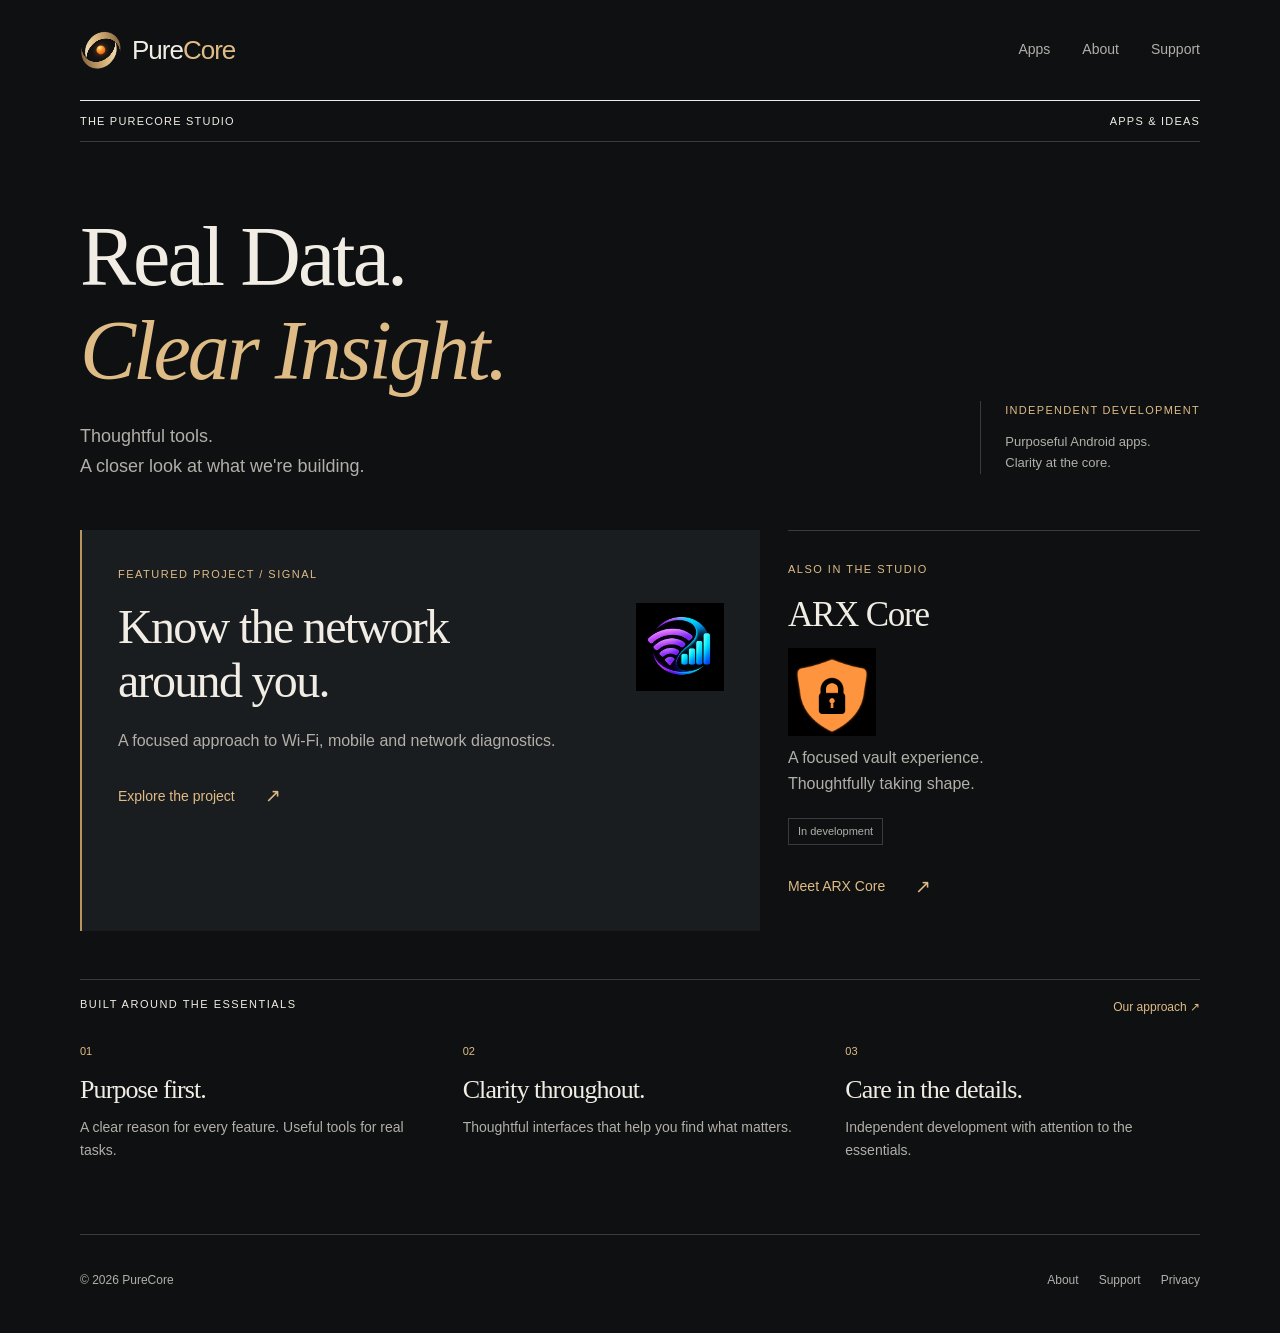
==== index.html @ 2f762017 "Add files via upload" ====
<!doctype html>
<html lang="en">
<head>
<meta charset="utf-8">
<meta name="viewport" content="width=device-width, initial-scale=1">
<meta name="color-scheme" content="dark">
<meta name="theme-color" content="#0e1012">
<meta name="referrer" content="strict-origin-when-cross-origin">
<title>PureCore — Real Data. Clear Insight.</title>
<meta name="description" content="Independent Android apps. Explore Signal and ARX Core from the PureCore studio.">
<meta property="og:type" content="website">
<meta property="og:site_name" content="PureCore">
<meta property="og:title" content="PureCore — Real Data. Clear Insight.">
<meta property="og:description" content="Independent Android apps. Explore Signal and ARX Core from the PureCore studio.">
<link rel="stylesheet" href="assets/style.css">
<link rel="stylesheet" href="assets/icons-v4.css">
<script src="assets/icons-v4.js" defer></script>
</head>
<body>
<a class="skip" href="#main">Skip to content</a>
<div class="wrap">
<header class="site-header">
    <a class="brand" href="index.html" aria-label="PureCore home"><span class="core-mark" aria-hidden="true"><i class="arc upper"></i><i class="arc lower"></i><b class="core"></b></span><span class="brand-text">Pure<span>Core</span></span></a>
    <nav class="desktop-nav" aria-label="Main navigation">
        <a href="apps.html">Apps</a>
        <a href="about.html">About</a>
        <a href="support.html">Support</a>
    </nav>
    <details class="mobile-menu">
        <summary>Menu <span class="menu-lines" aria-hidden="true"></span></summary>
        <nav aria-label="Mobile navigation">
            <a href="index.html" aria-current="page">Home <span aria-hidden="true">↗</span></a>
            <a href="apps.html">Apps <span aria-hidden="true">↗</span></a>
            <a href="about.html">About <span aria-hidden="true">↗</span></a>
            <a href="support.html">Support <span aria-hidden="true">↗</span></a>
        </nav>
    </details>
</header>
<main id="main">
    <div class="masthead"><span>The PureCore Studio</span><span>Apps &amp; Ideas</span></div>
    <section class="hero home-hero" aria-labelledby="home-title">
        <div>
            <h1 id="home-title">Real Data.<br><em>Clear Insight.</em></h1>
            <p>Thoughtful tools.<br>A closer look at what we're building.</p>
        </div>
        <p class="hero-note"><span>INDEPENDENT DEVELOPMENT</span>Purposeful Android apps.<br>Clarity at the core.</p>
    </section>
    <div class="home-grid">
        <article class="feature">
            <div class="feature-head project-heading">
                <div>
                    <p class="eyebrow">Featured project / Signal</p>
                    <h2>Know the network<br>around you.</h2>
                </div>
                <img class="signal-icon" data-transparent-icon src="assets/signal.png" width="88" height="88" alt="Original Signal app icon" decoding="async">
            </div>
            <p>A focused approach to Wi-Fi, mobile and network diagnostics.</p>
            <a class="text-link" href="signal.html">Explore the project <span class="arrow" aria-hidden="true">↗</span></a>
        </article>
        <article class="aside-project">
            <div class="arx-home-heading project-heading">
                <div>
                    <p class="eyebrow">Also in the studio</p>
                    <h2>ARX Core</h2>
                </div>
                <img class="arx-icon" data-transparent-icon src="assets/arx.png" width="88" height="88" alt="ARX Core app icon" decoding="async">
            </div>
            <p>A focused vault experience.<br>Thoughtfully taking shape.</p>
            <span class="status">In development</span>
            <a class="text-link" href="arx.html">Meet ARX Core <span class="arrow" aria-hidden="true">↗</span></a>
        </article>
    </div>
    <div class="section-label">
        <h2>Built around the essentials</h2>
        <a href="about.html">Our approach ↗</a>
    </div>
    <div class="principles">
        <article>
            <span class="section-number">01</span>
            <h3>Purpose first.</h3>
            <p>A clear reason for every feature. Useful tools for real tasks.</p>
        </article>
        <article>
            <span class="section-number">02</span>
            <h3>Clarity throughout.</h3>
            <p>Thoughtful interfaces that help you find what matters.</p>
        </article>
        <article>
            <span class="section-number">03</span>
            <h3>Care in the details.</h3>
            <p>Independent development with attention to the essentials.</p>
        </article>
    </div>
</main>
<footer class="site-footer">
    <span>© 2026 PureCore</span>
    <nav class="footer-links" aria-label="Footer navigation">
        <a href="about.html">About</a>
        <a href="support.html">Support</a>
        <a href="privacy.html">Privacy</a>
    </nav>
</footer>
</div>
</body>
</html>
---- assets/style.css ----
:root{color-scheme:dark;--bg:#0e1012;--surface:#1a1d20;--text:#f1ede5;--muted:#b2afa8;--gold:#dfbc86;--line:#3a3b3b;--serif:Georgia,'Times New Roman',serif}
*{box-sizing:border-box}html{scroll-behavior:smooth;scroll-padding-top:24px}body{margin:0;background:var(--bg);color:var(--text);font:16px/1.65 Arial,Helvetica,sans-serif}a{color:inherit;text-decoration:none}button,summary,a{-webkit-tap-highlight-color:transparent}a,summary{touch-action:manipulation}a:focus-visible,summary:focus-visible{outline:2px solid var(--gold);outline-offset:6px}::selection{background:#dfbc86;color:#17120d}h1,h2,h3,p{margin-top:0}h1,h2,h3{font-family:var(--serif);font-weight:400;line-height:1.12;letter-spacing:-.035em}h1{font-size:clamp(44px,6.8vw,84px);margin-bottom:24px}h2{font-size:clamp(30px,4vw,48px);margin-bottom:20px}h3{font-size:25px;margin-bottom:12px}p{color:var(--muted);margin-bottom:20px}em{color:var(--gold);font-weight:400}img{max-width:100%;height:auto}.wrap{width:min(1120px,calc(100% - 64px));margin:auto}.skip{position:absolute;left:20px;top:-100px;background:var(--gold);color:#15100a;padding:10px 15px;z-index:99}.skip:focus{top:12px}.site-header{min-height:100px;display:flex;justify-content:space-between;align-items:center;gap:25px}.brand{display:inline-flex;align-items:center;gap:10px;flex:none;font-size:26px;font-weight:500;letter-spacing:-1px}.brand-text>span{color:var(--gold)}.desktop-nav{display:flex;gap:32px;align-items:center}.desktop-nav a{font-size:14px;color:var(--muted);padding:12px 0;position:relative}.desktop-nav a:hover,.desktop-nav a[aria-current=page]{color:var(--text)}.desktop-nav a[aria-current=page]::after{content:'';height:1px;background:var(--gold);position:absolute;bottom:5px;left:0;right:0}.mobile-menu{display:none;position:relative}.mobile-menu>summary{list-style:none;display:flex;align-items:center;gap:9px;min-height:44px;font-size:13px;cursor:pointer}.mobile-menu>summary::-webkit-details-marker{display:none}.menu-lines{width:16px;height:10px;border-top:1px solid currentColor;border-bottom:1px solid currentColor}.mobile-menu nav{position:absolute;right:0;top:51px;min-width:190px;padding:8px;background:var(--surface);border:1px solid var(--line);box-shadow:0 18px 45px #0005;z-index:10}.mobile-menu nav a{display:flex;justify-content:space-between;padding:12px 14px;min-height:46px}.mobile-menu nav a:hover{color:var(--gold)}.mobile-menu nav [aria-current=page]{color:var(--gold)}
.core-mark{position:relative;display:inline-block;width:42px;height:42px;flex:none;isolation:isolate}.core-mark::before{content:'';position:absolute;inset:18%;background:radial-gradient(circle,#ff831c18,transparent 70%);border-radius:50%;z-index:-1}.arc{position:absolute;display:block;left:10%;top:9%;width:90%;height:82%;border-radius:50%;background:linear-gradient(135deg,#fff0cf 3%,#d7b47a 43%,#8b6941 84%);-webkit-mask-image:radial-gradient(ellipse 99% 93% at 38% 62%,transparent 49%,#000 50%);mask-image:radial-gradient(ellipse 99% 93% at 38% 62%,transparent 49%,#000 50%);transform:rotate(-52deg);filter:drop-shadow(0 0 1px #efb55750)}.lower{left:0;transform:rotate(128deg);background:linear-gradient(135deg,#fff0cf 3%,#d7b47a 40%,#8b6941 84%)}.core{position:absolute;display:block;width:22%;height:22%;left:50%;top:50%;transform:translate(-50%,-50%);border-radius:50%;background:radial-gradient(circle at 35% 28%,#fff1b3 0%,#ffc059 18%,#ff8a23 45%,#ed5c0d 76%,#a52b07 100%);box-shadow:0 0 7px #ffad5199,0 0 19px #ff7a2466,0 0 34px #ff6b2128;z-index:2}.brand .core{box-shadow:0 0 5px #ff8d3566}
.masthead{border-top:1px solid var(--text);border-bottom:1px solid var(--line);display:flex;justify-content:space-between;gap:12px;padding:11px 0;font-size:11px;letter-spacing:1.2px;text-transform:uppercase}.hero{padding:68px 0 48px}.hero p{max-width:520px;font-size:18px;line-height:1.65;margin-bottom:0}.eyebrow{font-family:Arial,Helvetica,sans-serif;font-size:11px;letter-spacing:1.5px;line-height:1.5;text-transform:uppercase;color:var(--gold);margin-bottom:18px}.home-grid{display:grid;grid-template-columns:minmax(0,1.65fr) minmax(0,1fr);gap:28px;align-items:stretch}.feature{padding:36px;background:var(--surface);border-left:2px solid #ba945e}.feature .eyebrow{margin-bottom:18px}.feature h2{max-width:550px}.feature p{max-width:490px}.feature-head{display:flex;justify-content:space-between;gap:20px;align-items:center}.feature-head>div{min-width:0}.signal-icon{display:block;width:88px;height:88px;object-fit:contain;flex:none;background:#000}.text-link{display:inline-flex;align-items:center;justify-content:space-between;gap:30px;min-height:44px;font-size:14px;color:var(--gold)}.text-link:hover{color:#f7d9a8}.arrow{font-family:Arial,Helvetica,sans-serif;font-size:19px;font-style:normal}.aside-project{padding:30px 0 22px;border-top:1px solid var(--line);display:flex;flex-direction:column;align-items:flex-start}.aside-project h2{font-size:35px;margin:0 0 14px}.aside-project .text-link{margin-top:auto}.status{display:inline-block;font:11px/1.4 Arial,Helvetica,sans-serif;color:var(--muted);padding:5px 9px;border:1px solid var(--line);margin-bottom:20px}.section-label{display:flex;justify-content:space-between;gap:15px;border-top:1px solid var(--line);padding-top:18px;margin:48px 0 24px}.section-label h2{font-family:Arial,Helvetica,sans-serif;font-size:11px;letter-spacing:1.5px;text-transform:uppercase;margin:0}.section-label a{font-size:12px;color:var(--gold)}.principles{display:grid;grid-template-columns:repeat(3,minmax(0,1fr));gap:28px;margin-bottom:20px}.principles h3{font-size:26px}.principles p{font-size:14px}.section-number{display:block;color:var(--gold);font-size:11px;margin-bottom:15px}.site-footer{display:flex;align-items:center;justify-content:space-between;gap:22px;flex-wrap:wrap;border-top:1px solid var(--line);padding:24px 0 30px;margin-top:52px;color:var(--muted);font-size:12px}.footer-links{display:flex;gap:20px;flex-wrap:wrap}.footer-links a{min-height:44px;display:flex;align-items:center}.footer-links a:hover{color:var(--gold)}
.page-hero{padding:55px 0 38px;max-width:760px}.page-hero h1{font-size:clamp(43px,6vw,70px)}.page-hero p{font-size:18px;max-width:650px}.app-grid{display:grid;grid-template-columns:repeat(2,minmax(0,1fr));gap:26px}.app-card{background:var(--surface);border-left:2px solid #ba945e;padding:30px;display:flex;align-items:flex-start;flex-direction:column}.app-card .card-heading{display:flex;justify-content:space-between;gap:22px;width:100%;align-items:center}.app-card h2{font-size:38px;margin:12px 0 14px}.app-card .signal-icon{width:66px;height:66px}.app-card .text-link{margin-top:auto}.app-card p{font-size:15px}.feature-tags{display:flex;flex-wrap:wrap;gap:8px;margin:0 0 25px;padding:0;list-style:none}.feature-tags li{font-size:11px;color:var(--muted);border:1px solid var(--line);padding:5px 9px}.breadcrumb{font-size:12px;color:var(--muted);margin:22px 0 0}.breadcrumb a{color:var(--gold);min-height:44px;display:inline-flex;align-items:center}.app-heading{display:flex;gap:26px;align-items:center}.app-heading h1{margin:0}.app-heading .signal-icon{width:105px;height:105px}.app-intro{padding:26px 0 32px;max-width:760px}.app-intro p{font-size:18px}.button{display:inline-flex;gap:25px;align-items:center;justify-content:space-between;padding:12px 18px;border:1px solid #d7b47a;background:#dfbc86;color:#20180e;font-size:14px;min-height:48px}.button:hover{background:#efd1a4}.feature-grid{display:grid;grid-template-columns:repeat(2,minmax(0,1fr));column-gap:38px}.feature-item{padding:25px 0 18px;border-top:1px solid var(--line)}.feature-item h3{font-size:28px}.feature-item p{font-size:15px;max-width:470px}.note{padding:24px 28px;border-left:2px solid #ba945e;background:var(--surface);margin:28px 0 0;max-width:780px}.note p:last-child{margin-bottom:0}.prose{max-width:760px}.prose h2{font-size:34px;margin-top:35px}.prose p{font-size:16px}.faq{border-top:1px solid var(--line);padding:0}.faq details{border-bottom:1px solid var(--line);padding:0}.faq summary{padding:19px 24px 19px 0;font-size:16px;cursor:pointer;min-height:60px}.faq details p{padding:0 24px 4px 0;font-size:15px;max-width:680px}.support-links{display:flex;gap:25px;flex-wrap:wrap;margin:25px 0}.publisher-address{white-space:pre-line;font-style:normal;color:var(--muted)}
@media(min-width:900px){.home-hero{display:grid;grid-template-columns:1fr auto;align-items:end;gap:40px}.home-hero .hero-note{border-left:1px solid var(--line);padding-left:24px;font-size:13px;max-width:230px;margin-bottom:8px}.home-hero .hero-note span{display:block;color:var(--gold);font-size:11px;letter-spacing:1.3px;margin-bottom:12px}}
@media(max-width:899px){.hero-note{display:none}.hero{padding:44px 0 36px}.home-grid{grid-template-columns:minmax(0,1fr) 240px;gap:22px}.feature{padding:28px}.feature-head{gap:14px}.feature-head .signal-icon{width:68px;height:68px}.principles{gap:22px}.aside-project{padding-top:25px}}
@media(max-width:680px){.wrap{width:calc(100% - 44px)}.site-header{min-height:76px}.brand{font-size:22px;gap:8px}.core-mark{width:34px;height:34px}.desktop-nav{display:none}.mobile-menu{display:block}.masthead{font-size:10px;letter-spacing:.65px;flex-wrap:wrap;row-gap:3px}.hero{padding:28px 0 26px}h1{font-size:clamp(40px,10.5vw,57px);margin-bottom:18px}.hero p{font-size:14px}.home-grid{display:block}.feature{padding:23px 21px}.feature .eyebrow{font-size:10px;letter-spacing:1.1px;margin-bottom:13px}.feature h2{font-size:31px;margin-bottom:13px}.feature-head .signal-icon{width:61px;height:61px}.feature p{font-size:13px;margin-bottom:12px}.text-link{font-size:13px;gap:25px}.aside-project{border-top:0;padding:23px 0 0}.aside-project h2{font-size:27px;margin-bottom:9px}.aside-project .eyebrow{font-size:10px;margin-bottom:9px}.aside-project p{font-size:13px;margin-bottom:8px}.aside-project .status{margin-bottom:9px}.principles{grid-template-columns:1fr;gap:5px}.principles article{border-bottom:1px solid var(--line);padding:9px 0 8px}.principles article:last-child{border-bottom:0}.section-number{float:left;width:32px;margin-top:5px}.principles h3{font-size:24px;margin-bottom:9px}.principles p{font-size:13px;margin-left:32px}.section-label{margin-top:33px;margin-bottom:15px}.site-footer{margin-top:30px;padding:18px 0 22px;gap:5px 20px;align-items:flex-start}.site-footer>span{padding-top:13px}.footer-links{gap:15px}.page-hero{padding:32px 0 25px}.page-hero h1{font-size:43px}.page-hero p{font-size:15px}.app-grid,.feature-grid{grid-template-columns:1fr}.app-card{padding:24px}.app-card h2{font-size:34px}.app-heading{gap:17px}.app-heading .signal-icon{width:78px;height:78px}.app-intro p{font-size:16px}.feature-item h3{font-size:27px}.feature-item p{font-size:14px}.note{padding:20px}.note p{font-size:14px}.prose h2{font-size:30px}.prose p{font-size:15px}.faq summary{font-size:15px}.faq details p{font-size:14px}}
@media(prefers-reduced-motion:reduce){html{scroll-behavior:auto}}
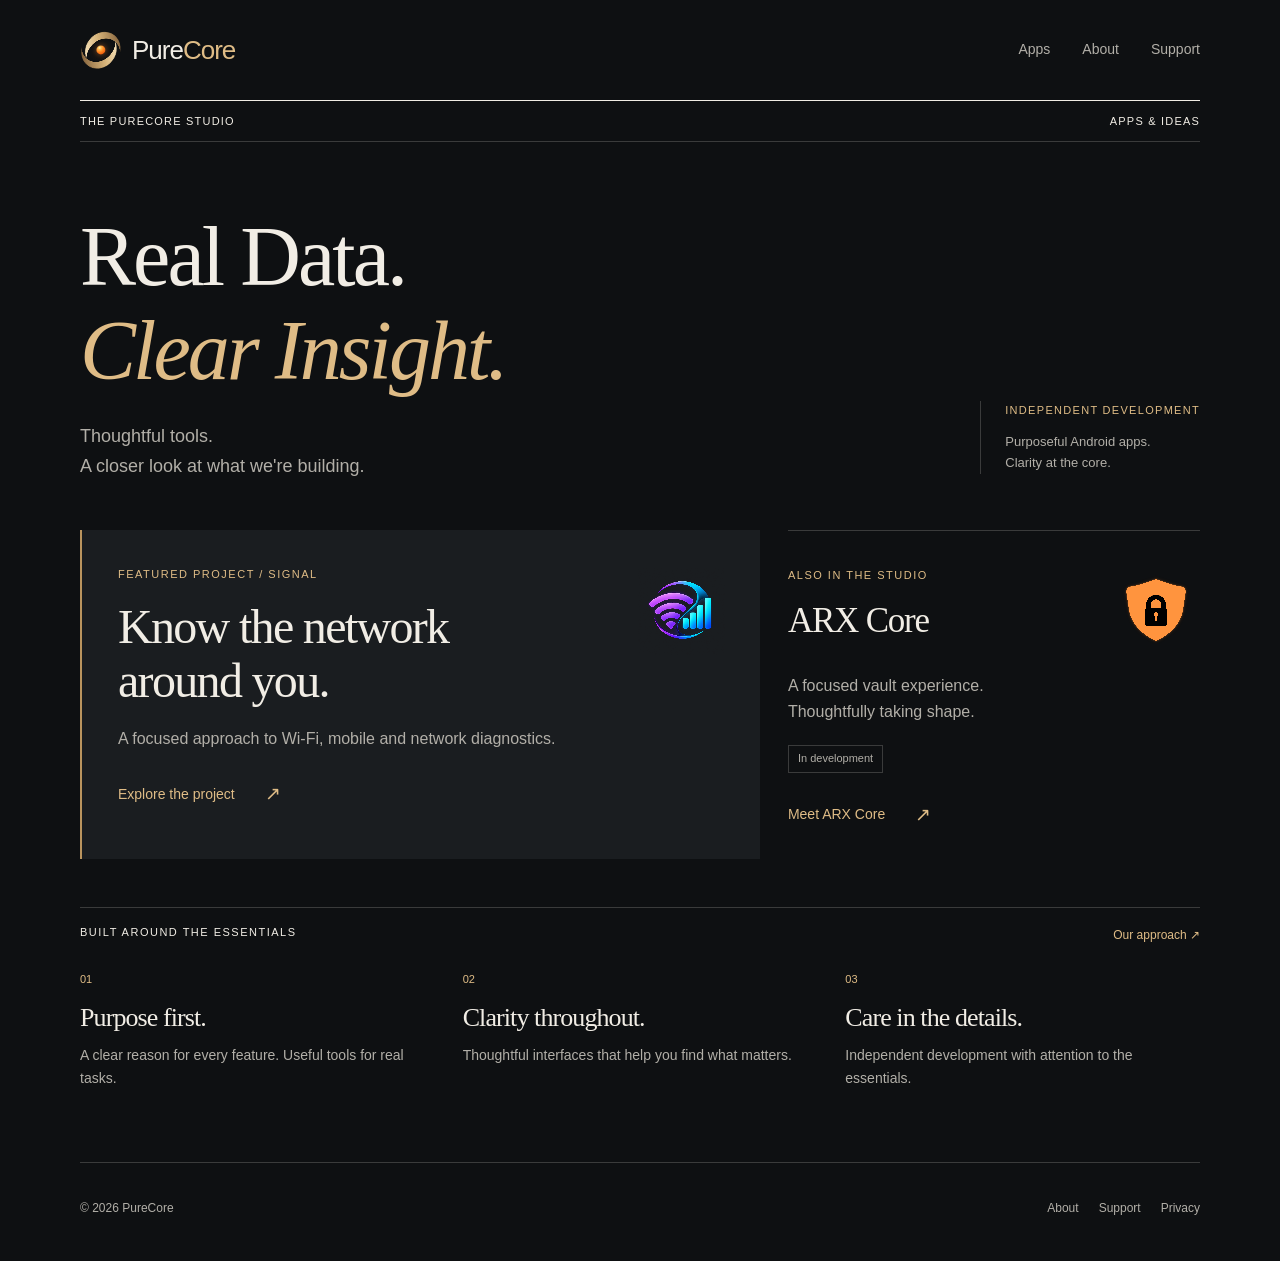
==== commit 636a3a74: "Add files via upload" ====
--- a/index.html
+++ b/index.html
@@ -14,6 +14,7 @@
 <meta property="og:description" content="Independent Android apps. Explore Signal and ARX Core from the PureCore studio.">
 <link rel="stylesheet" href="assets/style.css">
 <link rel="stylesheet" href="assets/icons-v4.css">
+<link rel="stylesheet" href="assets/ambient-glow-v1.css">
 <script src="assets/icons-v4.js" defer></script>
 </head>
 <body>
--- a/assets/icons-v4.css
+++ b/assets/icons-v4.css
@@ -0,0 +1,141 @@
+.signal-icon,
+.arx-icon {
+  display: block;
+  width: 88px;
+  height: 88px;
+  object-fit: contain;
+  flex: none;
+  margin: 0;
+  background: transparent;
+  transform-origin: center;
+}
+
+/* Align the visible artwork without changing either original PNG. */
+.signal-icon { transform: translate(1.24%, 1.32%); }
+.arx-icon { transform: translateY(-3.44%) scale(.86); }
+
+.home-grid .feature,
+.home-grid .aside-project,
+.app-card {
+  position: relative;
+  --project-icon-size: 88px;
+  --project-icon-top: 36px;
+  --project-icon-right: 36px;
+}
+
+.home-grid .aside-project {
+  --project-icon-top: 35px;
+  --project-icon-right: 0px;
+  padding-top: 36px;
+}
+
+.app-card {
+  --project-icon-size: 66px;
+  --project-icon-top: 30px;
+  --project-icon-right: 30px;
+}
+
+.home-grid .signal-icon,
+.home-grid .arx-icon,
+.app-card .signal-icon,
+.app-card .arx-icon {
+  position: absolute;
+  top: var(--project-icon-top);
+  right: var(--project-icon-right);
+  width: var(--project-icon-size);
+  height: var(--project-icon-size);
+}
+
+.home-grid .feature-head,
+.home-grid .arx-home-heading,
+.app-card .card-heading {
+  display: block;
+  width: 100%;
+  min-height: var(--project-icon-size);
+  padding-right: calc(var(--project-icon-size) + 16px);
+  margin-bottom: 18px;
+}
+
+.feature-head > div,
+.arx-home-heading > div,
+.card-heading > div { min-width: 0; }
+
+.home-grid .feature-head .eyebrow,
+.home-grid .arx-home-heading .eyebrow { margin: 0 0 18px; }
+
+.home-grid .feature-head h2,
+.home-grid .arx-home-heading h2,
+.app-card .card-heading h2 { margin: 0; }
+
+.app-card .card-heading { margin-bottom: 16px; }
+.app-card .card-heading .eyebrow {
+  font-size: 11px;
+  line-height: 1.5;
+  margin: 0 0 10px;
+}
+
+.arx-project-art {
+  display: flex;
+  justify-content: center;
+  margin-bottom: 24px;
+}
+
+.app-heading .signal-icon,
+.arx-project-art .arx-icon {
+  width: 105px;
+  height: 105px;
+}
+
+.arx-project-hero { text-align: center; }
+.arx-project-hero p { margin-left: auto; margin-right: auto; }
+
+@media (max-width: 899px) {
+  .home-grid .feature,
+  .home-grid .aside-project {
+    --project-icon-size: 68px;
+    --project-icon-top: 28px;
+    --project-icon-right: 28px;
+  }
+
+  .home-grid .aside-project {
+    --project-icon-top: 27px;
+    --project-icon-right: 0px;
+    padding-top: 28px;
+  }
+}
+
+@media (max-width: 680px) {
+  .home-grid .feature,
+  .home-grid .aside-project {
+    --project-icon-size: 61px;
+    --project-icon-top: 23px;
+    --project-icon-right: 21px;
+  }
+
+  .home-grid .aside-project {
+    --project-icon-right: 0px;
+    padding-top: 23px;
+  }
+
+  .home-grid .feature-head,
+  .home-grid .arx-home-heading {
+    padding-right: calc(var(--project-icon-size) + 14px);
+    margin-bottom: 13px;
+  }
+
+  .home-grid .feature-head .eyebrow,
+  .home-grid .arx-home-heading .eyebrow { margin-bottom: 13px; }
+
+  .app-card {
+    --project-icon-top: 24px;
+    --project-icon-right: 24px;
+  }
+
+  .arx-project-art { margin-bottom: 17px; }
+
+  .app-heading .signal-icon,
+  .arx-project-art .arx-icon {
+    width: 78px;
+    height: 78px;
+  }
+}
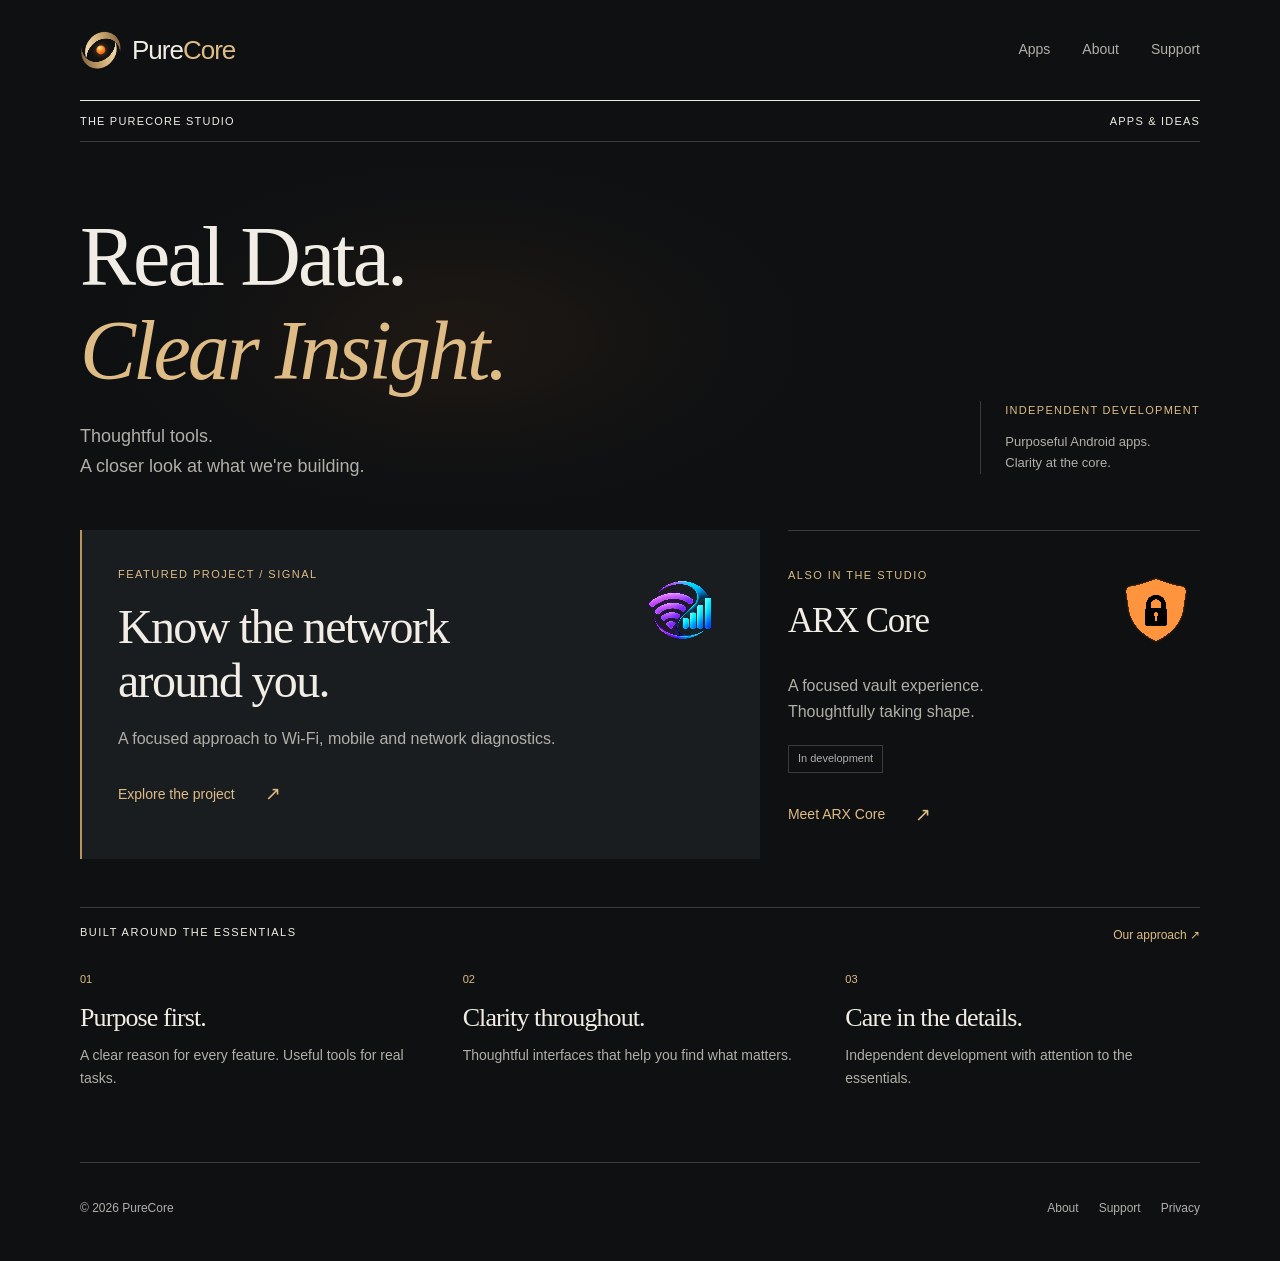
==== commit 226b51b2: "Add files via upload" ====
--- a/index.html
+++ b/index.html
@@ -14,7 +14,7 @@
 <meta property="og:description" content="Independent Android apps. Explore Signal and ARX Core from the PureCore studio.">
 <link rel="stylesheet" href="assets/style.css">
 <link rel="stylesheet" href="assets/icons-v4.css">
-<link rel="stylesheet" href="assets/ambient-glow-v1.css">
+<link rel="stylesheet" href="assets/ambient-glow-v2.css">
 <script src="assets/icons-v4.js" defer></script>
 </head>
 <body>
--- a/assets/ambient-glow-v2.css
+++ b/assets/ambient-glow-v2.css
@@ -0,0 +1,45 @@
+/* Ambient Glow: transparent edges and a seamless 24-second cycle. */
+.home-hero {
+  position: relative;
+  isolation: isolate;
+}
+
+.home-hero::before {
+  content: "";
+  position: absolute;
+  inset: 0 auto 0 0;
+  width: min(90%, 760px);
+  z-index: -1;
+  pointer-events: none;
+  background: radial-gradient(
+    ellipse 48% 48% at 50% 50%,
+    rgba(255, 138, 35, .14) 0%,
+    rgba(255, 138, 35, .10) 30%,
+    rgba(255, 138, 35, .045) 60%,
+    rgba(255, 138, 35, .012) 82%,
+    rgba(255, 138, 35, 0) 100%
+  );
+  background-repeat: no-repeat;
+  opacity: .45;
+  transform: translateX(0) scale(1);
+  animation: purecore-ambient-soft 24s ease-in-out infinite;
+}
+
+@keyframes purecore-ambient-soft {
+  0%, 100% {
+    opacity: .45;
+    transform: translateX(0) scale(1);
+  }
+  50% {
+    opacity: .8;
+    transform: translateX(9%) scale(1.02);
+  }
+}
+
+@media (prefers-reduced-motion: reduce) {
+  .home-hero::before {
+    animation: none;
+    opacity: .45;
+    transform: none;
+  }
+}
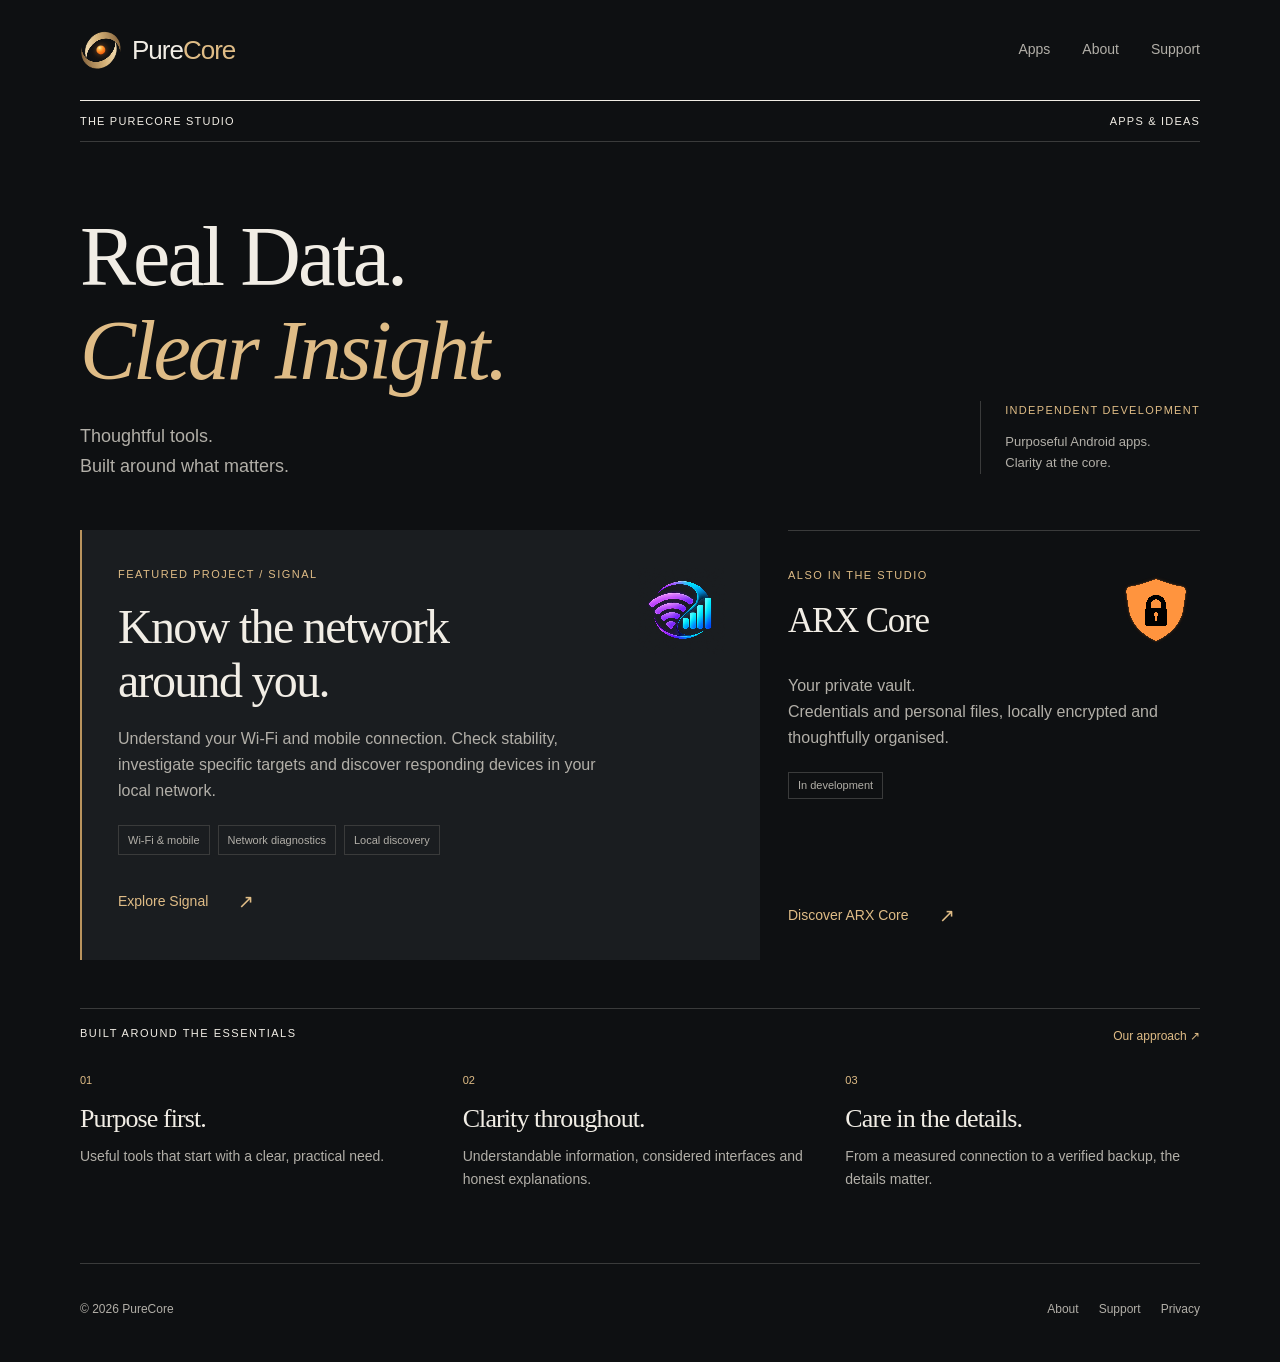
==== commit e48d5911: "Add files via upload" ====
--- a/index.html
+++ b/index.html
@@ -7,21 +7,21 @@
 <meta name="theme-color" content="#0e1012">
 <meta name="referrer" content="strict-origin-when-cross-origin">
 <title>PureCore — Real Data. Clear Insight.</title>
-<meta name="description" content="Independent Android apps. Explore Signal and ARX Core from the PureCore studio.">
+<meta name="description" content="Discover Signal network diagnostics and ARX Core, a local encrypted vault. Independent Android apps from PureCore.">
 <meta property="og:type" content="website">
 <meta property="og:site_name" content="PureCore">
 <meta property="og:title" content="PureCore — Real Data. Clear Insight.">
-<meta property="og:description" content="Independent Android apps. Explore Signal and ARX Core from the PureCore studio.">
+<meta property="og:description" content="Discover Signal network diagnostics and ARX Core, a local encrypted vault. Independent Android apps from PureCore.">
 <link rel="stylesheet" href="assets/style.css">
 <link rel="stylesheet" href="assets/icons-v4.css">
-<link rel="stylesheet" href="assets/ambient-glow-v2.css">
+<link rel="stylesheet" href="assets/site-v5.css">
 <script src="assets/icons-v4.js" defer></script>
 </head>
 <body>
 <a class="skip" href="#main">Skip to content</a>
 <div class="wrap">
 <header class="site-header">
-    <a class="brand" href="index.html" aria-label="PureCore home"><span class="core-mark" aria-hidden="true"><i class="arc upper"></i><i class="arc lower"></i><b class="core"></b></span><span class="brand-text">Pure<span>Core</span></span></a>
+    <a class="brand" href="index.html" aria-current="page" aria-label="PureCore home"><span class="core-mark" aria-hidden="true"><i class="arc upper"></i><i class="arc lower"></i><b class="core"></b></span><span class="brand-text">Pure<span>Core</span></span></a>
     <nav class="desktop-nav" aria-label="Main navigation">
         <a href="apps.html">Apps</a>
         <a href="about.html">About</a>
@@ -38,60 +38,27 @@
     </details>
 </header>
 <main id="main">
-    <div class="masthead"><span>The PureCore Studio</span><span>Apps &amp; Ideas</span></div>
-    <section class="hero home-hero" aria-labelledby="home-title">
-        <div>
-            <h1 id="home-title">Real Data.<br><em>Clear Insight.</em></h1>
-            <p>Thoughtful tools.<br>A closer look at what we're building.</p>
-        </div>
-        <p class="hero-note"><span>INDEPENDENT DEVELOPMENT</span>Purposeful Android apps.<br>Clarity at the core.</p>
-    </section>
-    <div class="home-grid">
-        <article class="feature">
-            <div class="feature-head project-heading">
-                <div>
-                    <p class="eyebrow">Featured project / Signal</p>
-                    <h2>Know the network<br>around you.</h2>
-                </div>
-                <img class="signal-icon" data-transparent-icon src="assets/signal.png" width="88" height="88" alt="Original Signal app icon" decoding="async">
-            </div>
-            <p>A focused approach to Wi-Fi, mobile and network diagnostics.</p>
-            <a class="text-link" href="signal.html">Explore the project <span class="arrow" aria-hidden="true">↗</span></a>
-        </article>
-        <article class="aside-project">
-            <div class="arx-home-heading project-heading">
-                <div>
-                    <p class="eyebrow">Also in the studio</p>
-                    <h2>ARX Core</h2>
-                </div>
-                <img class="arx-icon" data-transparent-icon src="assets/arx.png" width="88" height="88" alt="ARX Core app icon" decoding="async">
-            </div>
-            <p>A focused vault experience.<br>Thoughtfully taking shape.</p>
-            <span class="status">In development</span>
-            <a class="text-link" href="arx.html">Meet ARX Core <span class="arrow" aria-hidden="true">↗</span></a>
-        </article>
-    </div>
-    <div class="section-label">
-        <h2>Built around the essentials</h2>
-        <a href="about.html">Our approach ↗</a>
-    </div>
-    <div class="principles">
-        <article>
-            <span class="section-number">01</span>
-            <h3>Purpose first.</h3>
-            <p>A clear reason for every feature. Useful tools for real tasks.</p>
-        </article>
-        <article>
-            <span class="section-number">02</span>
-            <h3>Clarity throughout.</h3>
-            <p>Thoughtful interfaces that help you find what matters.</p>
-        </article>
-        <article>
-            <span class="section-number">03</span>
-            <h3>Care in the details.</h3>
-            <p>Independent development with attention to the essentials.</p>
-        </article>
-    </div>
+<div class="masthead"><span>The PureCore Studio</span><span>Apps &amp; Ideas</span></div>
+
+<section class="hero home-hero" aria-labelledby="home-title">
+  <div><h1 id="home-title">Real Data.<br><em>Clear Insight.</em></h1><p>Thoughtful tools.<br>Built around what matters.</p></div>
+  <p class="hero-note"><span>INDEPENDENT DEVELOPMENT</span>Purposeful Android apps.<br>Clarity at the core.</p>
+</section>
+<div class="home-grid">
+  <article class="feature"><div class="feature-head project-heading"><div><p class="eyebrow">Featured project / Signal</p><h2>Know the network<br>around you.</h2></div><img class="signal-icon" data-transparent-icon src="assets/signal.png" width="88" height="88" alt="Original Signal app icon" decoding="async"></div>
+  <p>Understand your Wi-Fi and mobile connection. Check stability, investigate specific targets and discover responding devices in your local network.</p>
+  <ul class="feature-tags"><li>Wi-Fi &amp; mobile</li><li>Network diagnostics</li><li>Local discovery</li></ul>
+  <a class="text-link" href="signal.html">Explore Signal <span class="arrow" aria-hidden="true">↗</span></a></article>
+  <article class="aside-project"><div class="arx-home-heading project-heading"><div><p class="eyebrow">Also in the studio</p><h2>ARX Core</h2></div><img class="arx-icon" data-transparent-icon src="assets/arx.png" width="88" height="88" alt="Original ARX Core app icon" decoding="async"></div>
+  <p>Your private vault.<br>Credentials and personal files, locally encrypted and thoughtfully organised.</p><span class="status">In development</span>
+  <a class="text-link" href="arx.html">Discover ARX Core <span class="arrow" aria-hidden="true">↗</span></a></article>
+</div>
+<div class="section-label"><h2>Built around the essentials</h2><a href="about.html">Our approach ↗</a></div>
+<div class="principles">
+  <article><span class="section-number">01</span><h3>Purpose first.</h3><p>Useful tools that start with a clear, practical need.</p></article>
+  <article><span class="section-number">02</span><h3>Clarity throughout.</h3><p>Understandable information, considered interfaces and honest explanations.</p></article>
+  <article><span class="section-number">03</span><h3>Care in the details.</h3><p>From a measured connection to a verified backup, the details matter.</p></article>
+</div>
 </main>
 <footer class="site-footer">
     <span>© 2026 PureCore</span>
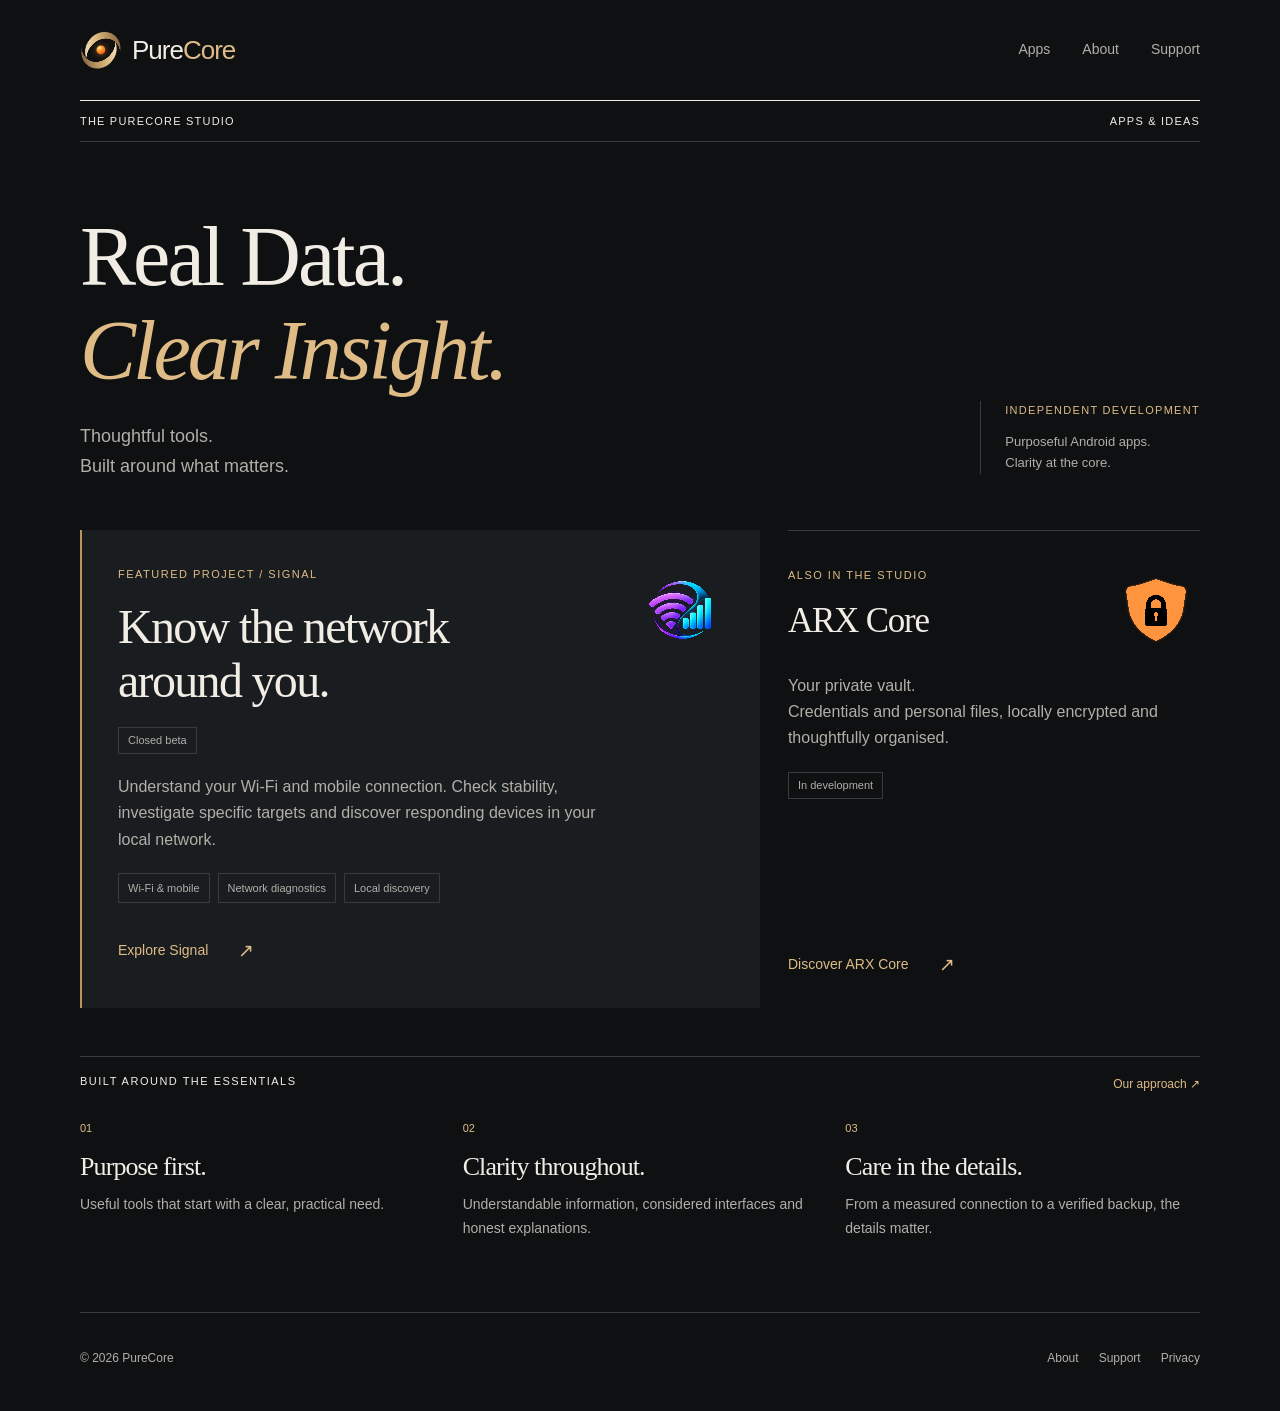
==== commit ad2a5ee1: "Add files via upload" ====
--- a/index.html
+++ b/index.html
@@ -14,7 +14,7 @@
 <meta property="og:description" content="Discover Signal network diagnostics and ARX Core, a local encrypted vault. Independent Android apps from PureCore.">
 <link rel="stylesheet" href="assets/style.css">
 <link rel="stylesheet" href="assets/icons-v4.css">
-<link rel="stylesheet" href="assets/site-v5.css">
+<link rel="stylesheet" href="assets/site-v6.css">
 <script src="assets/icons-v4.js" defer></script>
 </head>
 <body>
@@ -46,6 +46,7 @@
 </section>
 <div class="home-grid">
   <article class="feature"><div class="feature-head project-heading"><div><p class="eyebrow">Featured project / Signal</p><h2>Know the network<br>around you.</h2></div><img class="signal-icon" data-transparent-icon src="assets/signal.png" width="88" height="88" alt="Original Signal app icon" decoding="async"></div>
+  <span class="status">Closed beta</span>
   <p>Understand your Wi-Fi and mobile connection. Check stability, investigate specific targets and discover responding devices in your local network.</p>
   <ul class="feature-tags"><li>Wi-Fi &amp; mobile</li><li>Network diagnostics</li><li>Local discovery</li></ul>
   <a class="text-link" href="signal.html">Explore Signal <span class="arrow" aria-hidden="true">↗</span></a></article>
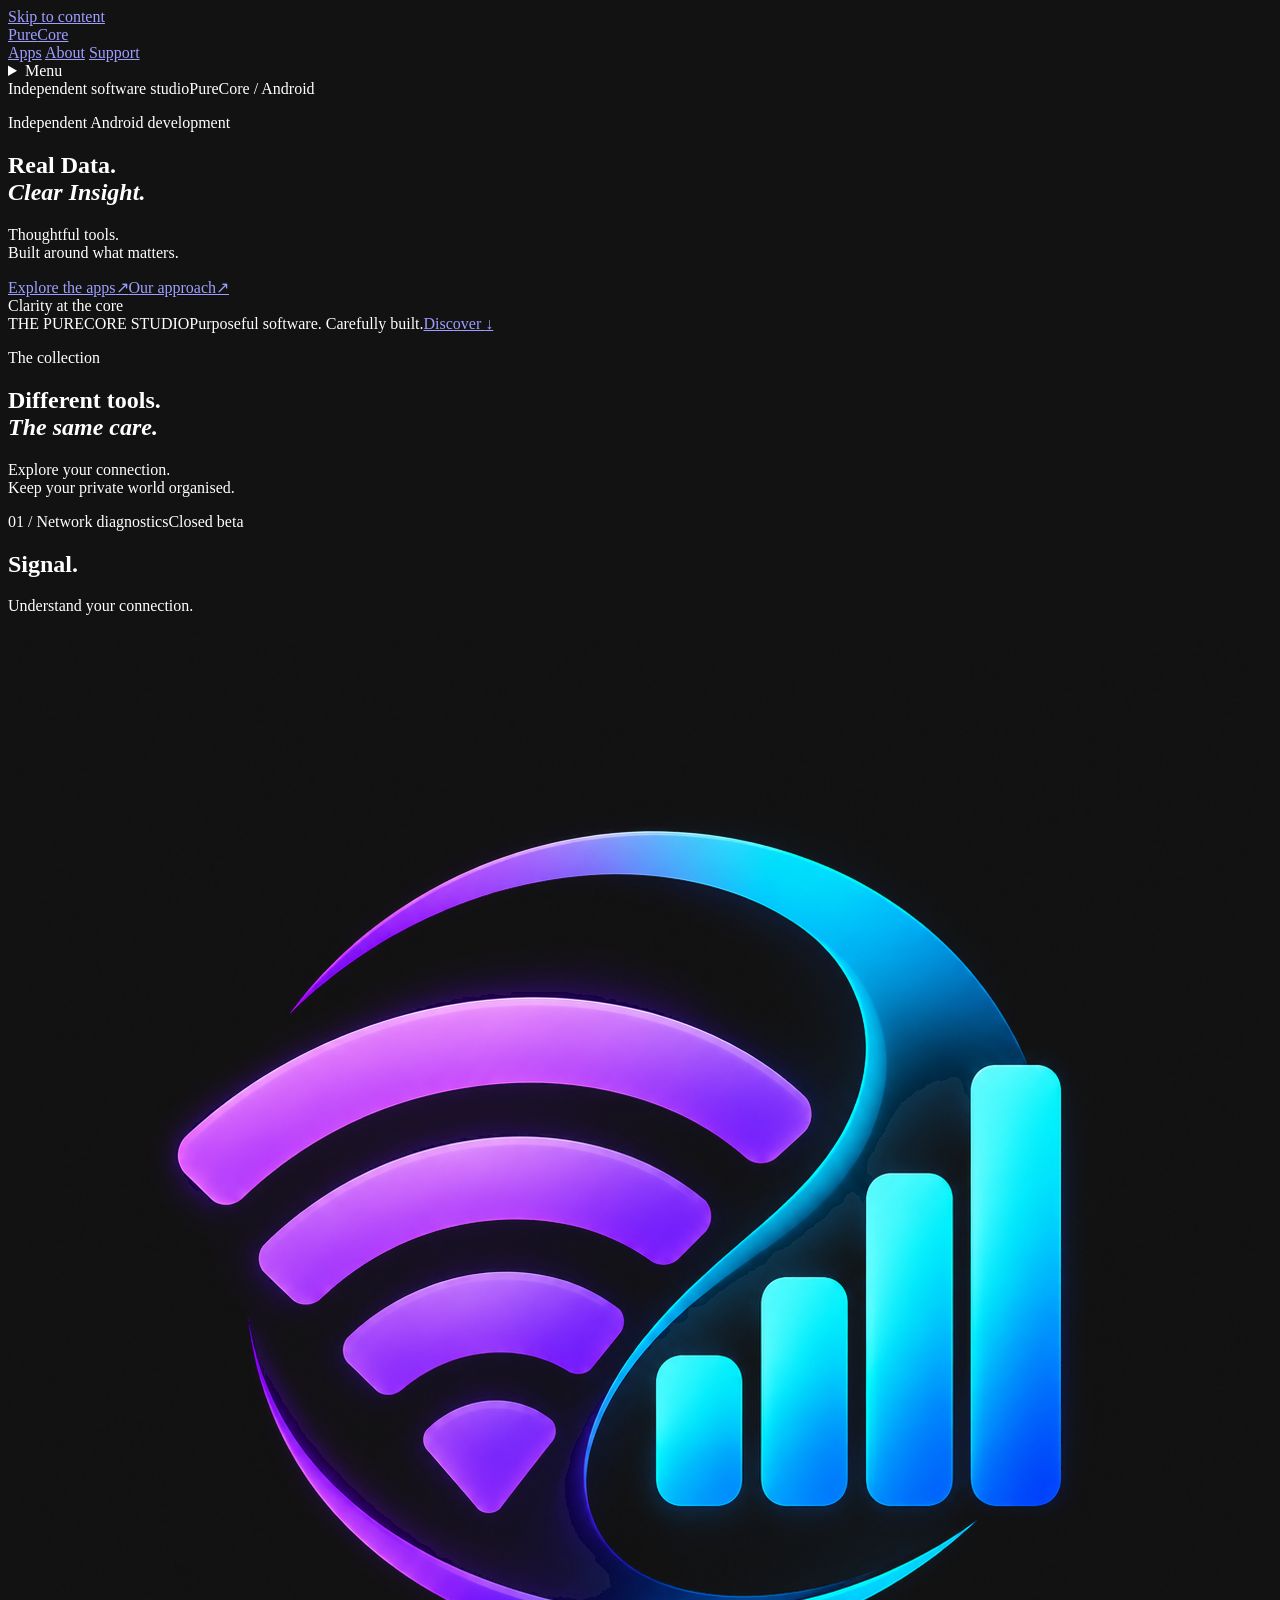
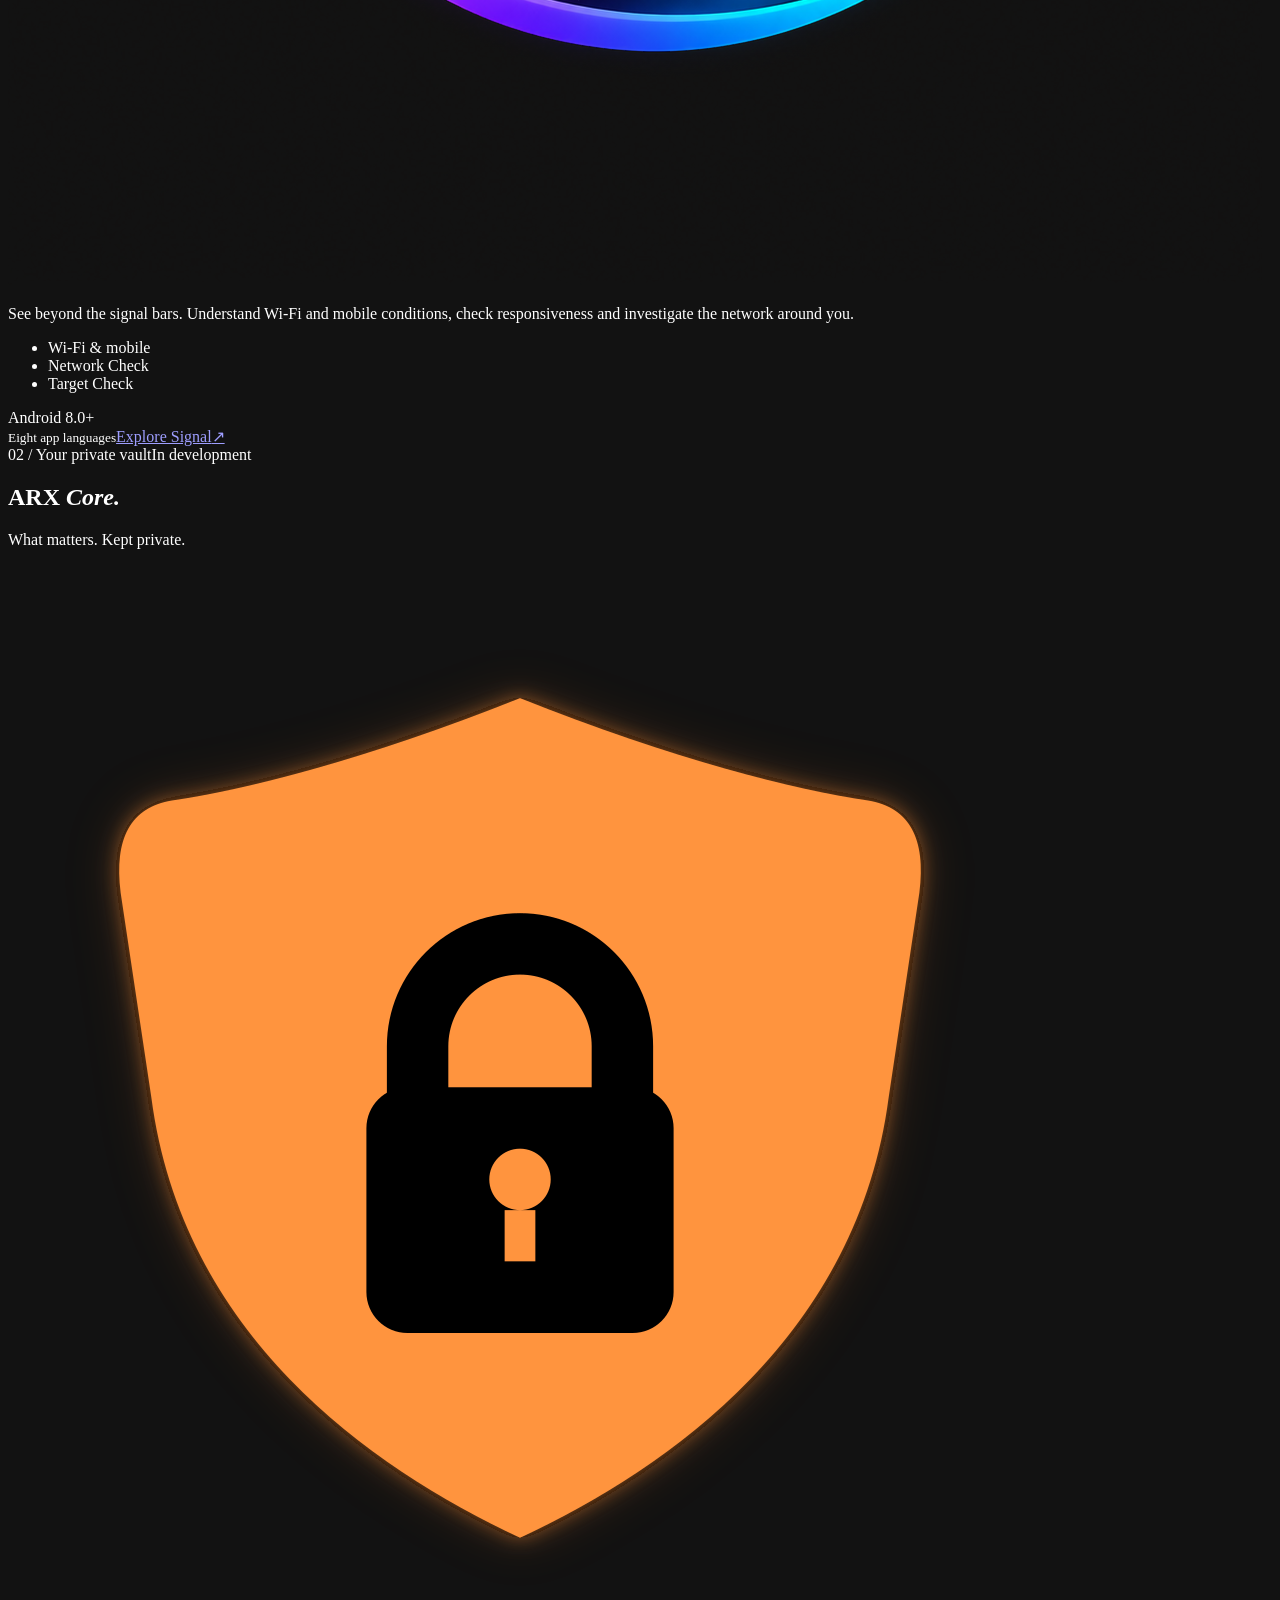
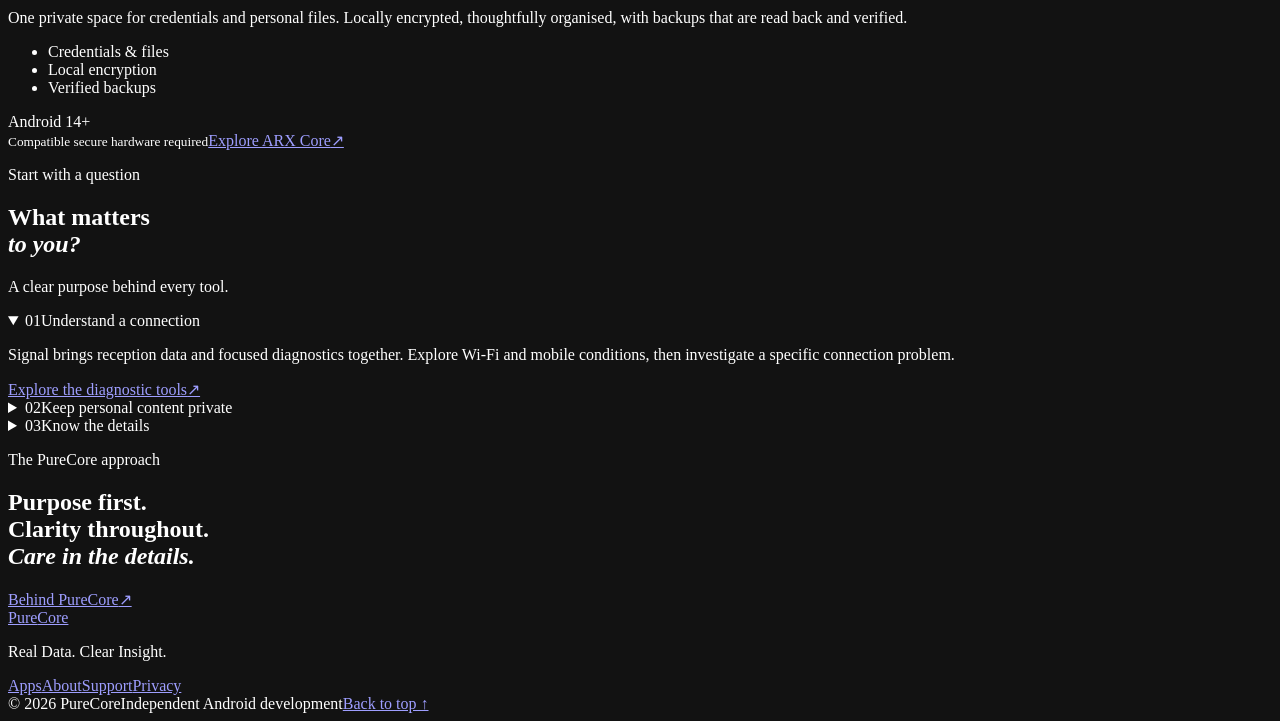
==== commit c8754d4b: "Add files via upload" ====
--- a/index.html
+++ b/index.html
@@ -12,63 +12,58 @@
 <meta property="og:site_name" content="PureCore">
 <meta property="og:title" content="PureCore — Real Data. Clear Insight.">
 <meta property="og:description" content="Discover Signal network diagnostics and ARX Core, a local encrypted vault. Independent Android apps from PureCore.">
-<link rel="stylesheet" href="assets/style.css">
-<link rel="stylesheet" href="assets/icons-v4.css">
-<link rel="stylesheet" href="assets/site-v6.css">
-<script src="assets/icons-v4.js" defer></script>
-</head>
-<body>
+<link rel="stylesheet" href="assets/signature-v7.css"><script src="assets/icons-v4.js" defer></script><script src="assets/signature-v7.js" defer></script></head>
+<body class="page-index">
 <a class="skip" href="#main">Skip to content</a>
 <div class="wrap">
 <header class="site-header">
-    <a class="brand" href="index.html" aria-current="page" aria-label="PureCore home"><span class="core-mark" aria-hidden="true"><i class="arc upper"></i><i class="arc lower"></i><b class="core"></b></span><span class="brand-text">Pure<span>Core</span></span></a>
-    <nav class="desktop-nav" aria-label="Main navigation">
-        <a href="apps.html">Apps</a>
-        <a href="about.html">About</a>
-        <a href="support.html">Support</a>
-    </nav>
-    <details class="mobile-menu">
-        <summary>Menu <span class="menu-lines" aria-hidden="true"></span></summary>
-        <nav aria-label="Mobile navigation">
-            <a href="index.html" aria-current="page">Home <span aria-hidden="true">↗</span></a>
-            <a href="apps.html">Apps <span aria-hidden="true">↗</span></a>
-            <a href="about.html">About <span aria-hidden="true">↗</span></a>
-            <a href="support.html">Support <span aria-hidden="true">↗</span></a>
-        </nav>
-    </details>
+<a class="brand" href="index.html" aria-current="page" aria-label="PureCore home"><span class="core-mark" aria-hidden="true"><i class="arc upper"></i><i class="arc lower"></i><b class="core"></b></span><span class="brand-text">Pure<span>Core</span></span></a>
+<nav class="desktop-nav" aria-label="Main navigation">
+<a href="apps.html">Apps</a>
+<a href="about.html">About</a>
+<a href="support.html">Support</a>
+</nav>
+<details class="mobile-menu">
+<summary>Menu <span class="menu-lines" aria-hidden="true"></span></summary>
+<nav aria-label="Mobile navigation">
+<a href="index.html" aria-current="page">Home </a>
+<a href="apps.html">Apps </a>
+<a href="about.html">About </a>
+<a href="support.html">Support </a>
+</nav>
+</details>
 </header>
 <main id="main">
-<div class="masthead"><span>The PureCore Studio</span><span>Apps &amp; Ideas</span></div>
+<div class="masthead"><span>Independent software studio</span><span>PureCore / Android</span></div><section class="hero home-hero" aria-labelledby="home-title">
+<div class="hero-copy"><p class="eyebrow"><span class="live-dot" aria-hidden="true"></span>Independent Android development</p><h1 id="home-title">Real Data.<br><em>Clear Insight.</em></h1><p class="hero-description">Thoughtful tools.<br>Built around what matters.</p><div class="hero-actions"><a class="button" href="#collection">Explore the apps<span aria-hidden="true">↗</span></a><a class="text-link" href="about.html">Our approach<span aria-hidden="true">↗</span></a></div></div>
+<div class="core-scene" aria-hidden="true"><div class="scene-glow"></div><div class="orbit orbit-one"></div><div class="orbit orbit-two"></div><div class="orbit orbit-three"></div><div class="core-emblem"><span class="core-mark" aria-hidden="true"><i class="arc upper"></i><i class="arc lower"></i><b class="core"></b></span></div><span class="scene-caption">Clarity at the core</span></div>
+<div class="hero-foot"><span>THE PURECORE STUDIO</span><span>Purposeful software. Carefully built.</span><a href="#collection">Discover <span aria-hidden="true">↓</span></a></div>
+</section>
+<section class="collection-section" aria-labelledby="collection-title"><div class="section-head" data-reveal><div><p class="eyebrow">The collection</p><h2 id="collection-title">Different tools.<br><em>The same care.</em></h2></div><p>Explore your connection.<br>Keep your private world organised.</p></div>
 
-<section class="hero home-hero" aria-labelledby="home-title">
-  <div><h1 id="home-title">Real Data.<br><em>Clear Insight.</em></h1><p>Thoughtful tools.<br>Built around what matters.</p></div>
-  <p class="hero-note"><span>INDEPENDENT DEVELOPMENT</span>Purposeful Android apps.<br>Clarity at the core.</p>
-</section>
-<div class="home-grid">
-  <article class="feature"><div class="feature-head project-heading"><div><p class="eyebrow">Featured project / Signal</p><h2>Know the network<br>around you.</h2></div><img class="signal-icon" data-transparent-icon src="assets/signal.png" width="88" height="88" alt="Original Signal app icon" decoding="async"></div>
-  <span class="status">Closed beta</span>
-  <p>Understand your Wi-Fi and mobile connection. Check stability, investigate specific targets and discover responding devices in your local network.</p>
-  <ul class="feature-tags"><li>Wi-Fi &amp; mobile</li><li>Network diagnostics</li><li>Local discovery</li></ul>
-  <a class="text-link" href="signal.html">Explore Signal <span class="arrow" aria-hidden="true">↗</span></a></article>
-  <article class="aside-project"><div class="arx-home-heading project-heading"><div><p class="eyebrow">Also in the studio</p><h2>ARX Core</h2></div><img class="arx-icon" data-transparent-icon src="assets/arx.png" width="88" height="88" alt="Original ARX Core app icon" decoding="async"></div>
-  <p>Your private vault.<br>Credentials and personal files, locally encrypted and thoughtfully organised.</p><span class="status">In development</span>
-  <a class="text-link" href="arx.html">Discover ARX Core <span class="arrow" aria-hidden="true">↗</span></a></article>
-</div>
-<div class="section-label"><h2>Built around the essentials</h2><a href="about.html">Our approach ↗</a></div>
-<div class="principles">
-  <article><span class="section-number">01</span><h3>Purpose first.</h3><p>Useful tools that start with a clear, practical need.</p></article>
-  <article><span class="section-number">02</span><h3>Clarity throughout.</h3><p>Understandable information, considered interfaces and honest explanations.</p></article>
-  <article><span class="section-number">03</span><h3>Care in the details.</h3><p>From a measured connection to a verified backup, the details matter.</p></article>
-</div>
+<div class="product-collection" id="collection">
+<article class="product-card signal-card" data-reveal>
+<div class="card-top"><span class="eyebrow">01 / Network diagnostics</span><span class="status beta"><i aria-hidden="true"></i>Closed beta</span></div>
+<div class="product-card-title"><div><h2>Signal<span class="title-dot">.</span></h2><p>Understand your connection.</p></div><div class="card-art"><img class="signal-icon" data-transparent-icon src="assets/signal.png" width="110" height="110" alt="Signal app icon" decoding="async"></div></div>
+<p class="card-description">See beyond the signal bars. Understand Wi-Fi and mobile conditions, check responsiveness and investigate the network around you.</p>
+<ul class="feature-tags"><li>Wi-Fi &amp; mobile</li><li>Network Check</li><li>Target Check</li></ul>
+<div class="card-bottom"><span>Android 8.0+<br><small>Eight app languages</small></span><a class="round-link" href="signal.html">Explore Signal<span aria-hidden="true">↗</span></a></div>
+</article>
+<article class="product-card arx-card" data-reveal>
+<div class="card-top"><span class="eyebrow">02 / Your private vault</span><span class="status"><i aria-hidden="true"></i>In development</span></div>
+<div class="product-card-title"><div><h2>ARX <em>Core.</em></h2><p>What matters. Kept private.</p></div><div class="card-art"><img class="arx-icon" data-transparent-icon src="assets/arx.png" width="110" height="110" alt="ARX Core app icon" decoding="async"></div></div>
+<p class="card-description">One private space for credentials and personal files. Locally encrypted, thoughtfully organised, with backups that are read back and verified.</p>
+<ul class="feature-tags"><li>Credentials &amp; files</li><li>Local encryption</li><li>Verified backups</li></ul>
+<div class="card-bottom"><span>Android 14+<br><small>Compatible secure hardware required</small></span><a class="round-link" href="arx.html">Explore ARX Core<span aria-hidden="true">↗</span></a></div>
+</article>
+</div></section>
+<section class="focus-section" aria-labelledby="focus-title" data-reveal><div class="section-heading"><p class="eyebrow">Start with a question</p><h2 id="focus-title">What matters<br><em>to you?</em></h2><p>A clear purpose behind every tool.</p></div><div class="focus-list">
+<details open><summary><span class="section-number">01</span>Understand a connection<span class="plus" aria-hidden="true"></span></summary><div class="answer"><p>Signal brings reception data and focused diagnostics together. Explore Wi-Fi and mobile conditions, then investigate a specific connection problem.</p><a class="text-link" href="signal.html#tools">Explore the diagnostic tools<span aria-hidden="true">↗</span></a></div></details>
+<details><summary><span class="section-number">02</span>Keep personal content private<span class="plus" aria-hidden="true"></span></summary><div class="answer"><p>ARX Core keeps credentials and files in a local encrypted vault, with deliberate sharing and verified backup workflows.</p><a class="text-link" href="arx.html#vault">Step inside ARX Core<span aria-hidden="true">↗</span></a></div></details>
+<details><summary><span class="section-number">03</span>Know the details<span class="plus" aria-hidden="true"></span></summary><div class="answer"><p>Understand what each tool does, where its limits are and which stage of development it has reached.</p><a class="text-link" href="privacy.html">Read about data &amp; permissions<span aria-hidden="true">↗</span></a></div></details>
+</div></section>
+<section class="studio-statement" data-reveal><p class="eyebrow">The PureCore approach</p><h2>Purpose first.<br>Clarity throughout.<br><em>Care in the details.</em></h2><a class="text-link" href="about.html">Behind PureCore<span aria-hidden="true">↗</span></a></section>
 </main>
-<footer class="site-footer">
-    <span>© 2026 PureCore</span>
-    <nav class="footer-links" aria-label="Footer navigation">
-        <a href="about.html">About</a>
-        <a href="support.html">Support</a>
-        <a href="privacy.html">Privacy</a>
-    </nav>
-</footer>
-</div>
-</body>
+<footer class="site-footer"><div><a class="brand footer-brand" href="index.html" aria-label="PureCore home"><span class="core-mark" aria-hidden="true"><i class="arc upper"></i><i class="arc lower"></i><b class="core"></b></span><span class="brand-text">Pure<span>Core</span></span></a><p>Real Data. Clear Insight.</p></div><nav class="footer-links" aria-label="Footer navigation"><a href="apps.html">Apps</a><a href="about.html">About</a><a href="support.html">Support</a><a href="privacy.html">Privacy</a></nav><div class="footer-base"><span>© 2026 PureCore</span><span>Independent Android development</span><a href="#main">Back to top ↑</a></div></footer></div>
+<button class="motion-toggle" type="button" aria-pressed="false" hidden><span class="motion-symbol" aria-hidden="true">Ⅱ</span><span class="motion-label">Pause motion</span></button><div class="reading-progress" aria-hidden="true"></div></body>
 </html>
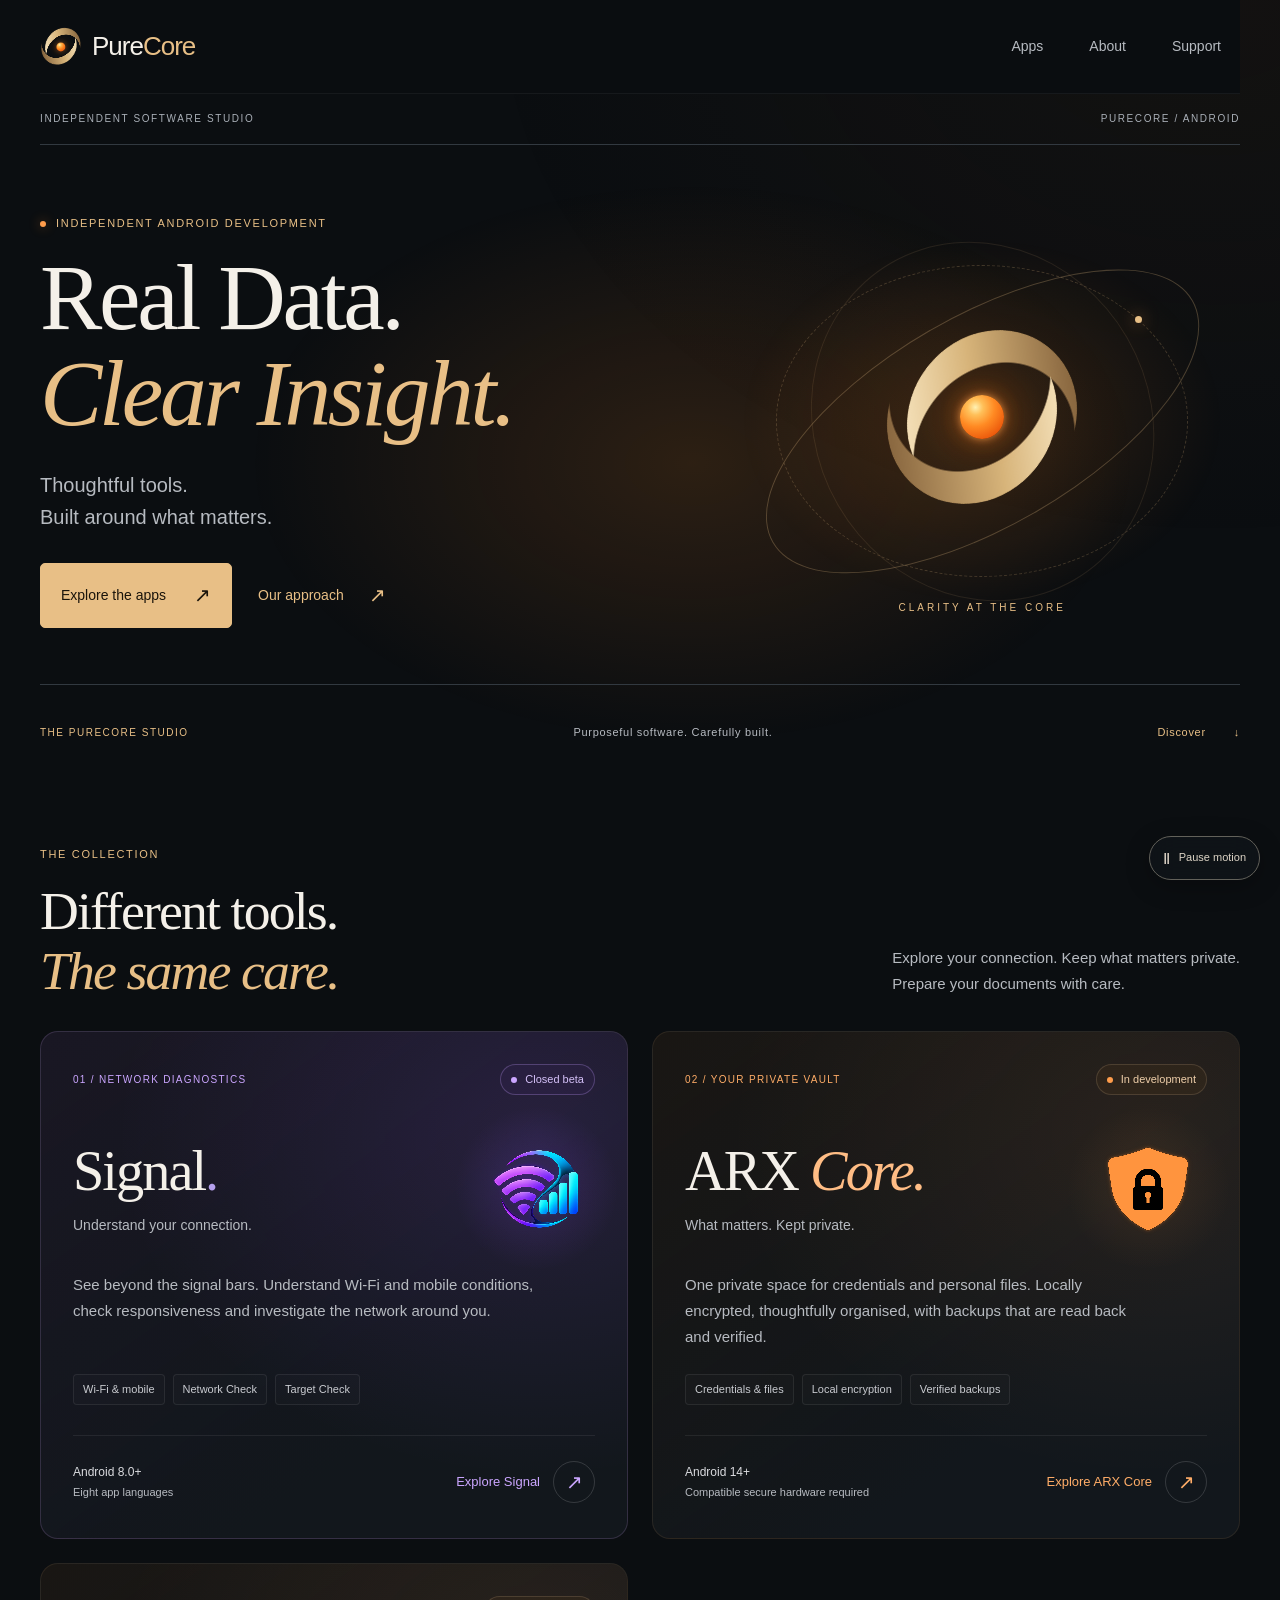
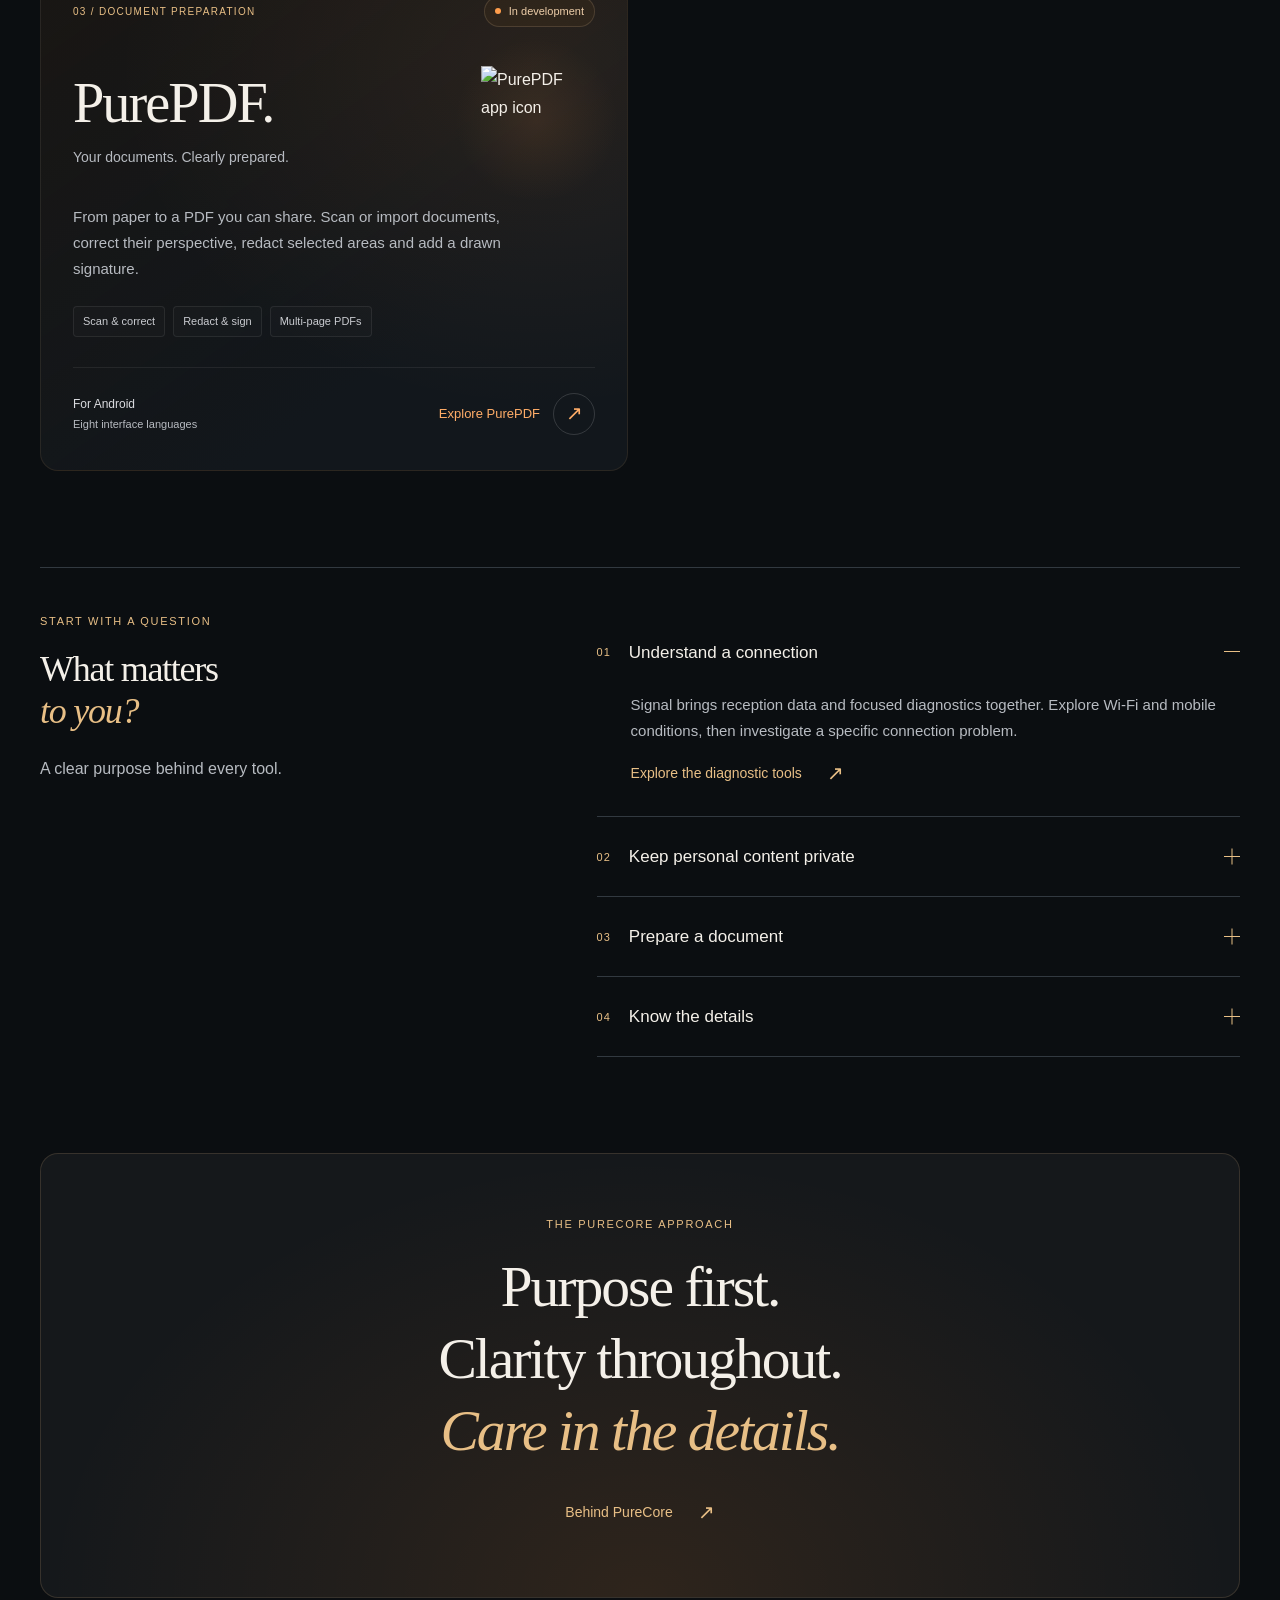
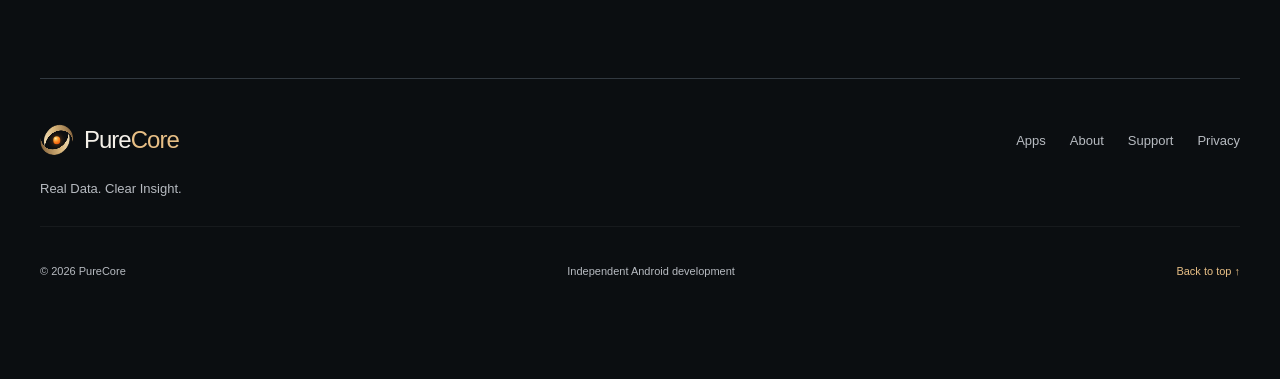
==== commit d8bf315c: "Revise meta description and add PurePDF product card Updated meta description and added PurePDF sect" ====
--- a/index.html
+++ b/index.html
@@ -7,12 +7,12 @@
 <meta name="theme-color" content="#0e1012">
 <meta name="referrer" content="strict-origin-when-cross-origin">
 <title>PureCore — Real Data. Clear Insight.</title>
-<meta name="description" content="Discover Signal network diagnostics and ARX Core, a local encrypted vault. Independent Android apps from PureCore.">
+<meta name="description" content="Discover Signal network diagnostics, the ARX Core encrypted vault and PurePDF document tools. Independent Android apps from PureCore.">
 <meta property="og:type" content="website">
 <meta property="og:site_name" content="PureCore">
 <meta property="og:title" content="PureCore — Real Data. Clear Insight.">
-<meta property="og:description" content="Discover Signal network diagnostics and ARX Core, a local encrypted vault. Independent Android apps from PureCore.">
-<link rel="stylesheet" href="assets/signature-v7.css"><script src="assets/icons-v4.js" defer></script><script src="assets/signature-v7.js" defer></script></head>
+<meta property="og:description" content="Discover Signal network diagnostics, the ARX Core encrypted vault and PurePDF document tools. Independent Android apps from PureCore.">
+<link rel="stylesheet" href="assets/signature-v7.css"><link rel="stylesheet" href="assets/purepdf-v1.css?v=2"><script src="assets/icons-v4.js" defer></script><script src="assets/signature-v7.js" defer></script></head>
 <body class="page-index">
 <a class="skip" href="#main">Skip to content</a>
 <div class="wrap">
@@ -39,7 +39,7 @@
 <div class="core-scene" aria-hidden="true"><div class="scene-glow"></div><div class="orbit orbit-one"></div><div class="orbit orbit-two"></div><div class="orbit orbit-three"></div><div class="core-emblem"><span class="core-mark" aria-hidden="true"><i class="arc upper"></i><i class="arc lower"></i><b class="core"></b></span></div><span class="scene-caption">Clarity at the core</span></div>
 <div class="hero-foot"><span>THE PURECORE STUDIO</span><span>Purposeful software. Carefully built.</span><a href="#collection">Discover <span aria-hidden="true">↓</span></a></div>
 </section>
-<section class="collection-section" aria-labelledby="collection-title"><div class="section-head" data-reveal><div><p class="eyebrow">The collection</p><h2 id="collection-title">Different tools.<br><em>The same care.</em></h2></div><p>Explore your connection.<br>Keep your private world organised.</p></div>
+<section class="collection-section" aria-labelledby="collection-title"><div class="section-head" data-reveal><div><p class="eyebrow">The collection</p><h2 id="collection-title">Different tools.<br><em>The same care.</em></h2></div><p>Explore your connection. Keep what matters private.<br>Prepare your documents with care.</p></div>
 
 <div class="product-collection" id="collection">
 <article class="product-card signal-card" data-reveal>
@@ -56,11 +56,19 @@
 <ul class="feature-tags"><li>Credentials &amp; files</li><li>Local encryption</li><li>Verified backups</li></ul>
 <div class="card-bottom"><span>Android 14+<br><small>Compatible secure hardware required</small></span><a class="round-link" href="arx.html">Explore ARX Core<span aria-hidden="true">↗</span></a></div>
 </article>
+<article class="product-card pdf-card" data-reveal>
+<div class="card-top"><span class="eyebrow">03 / Document preparation</span><span class="status"><i aria-hidden="true"></i>In development</span></div>
+<div class="product-card-title"><div><h2>Pure<span class="pdf-title-accent">PDF.</span></h2><p>Your documents. Clearly prepared.</p></div><div class="card-art"><img class="purepdf-icon" src="assets/purepdf.png" width="110" height="110" alt="PurePDF app icon" decoding="async"></div></div>
+<p class="card-description">From paper to a PDF you can share. Scan or import documents, correct their perspective, redact selected areas and add a drawn signature.</p>
+<ul class="feature-tags"><li>Scan &amp; correct</li><li>Redact &amp; sign</li><li>Multi-page PDFs</li></ul>
+<div class="card-bottom"><span>For Android<br><small>Eight interface languages</small></span><a class="round-link" href="purepdf.html">Explore PurePDF<span aria-hidden="true">↗</span></a></div>
+</article>
 </div></section>
 <section class="focus-section" aria-labelledby="focus-title" data-reveal><div class="section-heading"><p class="eyebrow">Start with a question</p><h2 id="focus-title">What matters<br><em>to you?</em></h2><p>A clear purpose behind every tool.</p></div><div class="focus-list">
 <details open><summary><span class="section-number">01</span>Understand a connection<span class="plus" aria-hidden="true"></span></summary><div class="answer"><p>Signal brings reception data and focused diagnostics together. Explore Wi-Fi and mobile conditions, then investigate a specific connection problem.</p><a class="text-link" href="signal.html#tools">Explore the diagnostic tools<span aria-hidden="true">↗</span></a></div></details>
 <details><summary><span class="section-number">02</span>Keep personal content private<span class="plus" aria-hidden="true"></span></summary><div class="answer"><p>ARX Core keeps credentials and files in a local encrypted vault, with deliberate sharing and verified backup workflows.</p><a class="text-link" href="arx.html#vault">Step inside ARX Core<span aria-hidden="true">↗</span></a></div></details>
-<details><summary><span class="section-number">03</span>Know the details<span class="plus" aria-hidden="true"></span></summary><div class="answer"><p>Understand what each tool does, where its limits are and which stage of development it has reached.</p><a class="text-link" href="privacy.html">Read about data &amp; permissions<span aria-hidden="true">↗</span></a></div></details>
+<details><summary><span class="section-number">03</span>Prepare a document<span class="plus" aria-hidden="true"></span></summary><div class="answer"><p>PurePDF brings scanning, perspective correction, precise redaction and a drawn signature into one document workflow. Choose your pages and export settings before saving a PDF.</p><a class="text-link" href="purepdf.html">Discover PurePDF<span aria-hidden="true">↗</span></a></div></details>
+<details><summary><span class="section-number">04</span>Know the details<span class="plus" aria-hidden="true"></span></summary><div class="answer"><p>Understand what each tool does, where its limits are and which stage of development it has reached.</p><a class="text-link" href="privacy.html">Read about data &amp; permissions<span aria-hidden="true">↗</span></a></div></details>
 </div></section>
 <section class="studio-statement" data-reveal><p class="eyebrow">The PureCore approach</p><h2>Purpose first.<br>Clarity throughout.<br><em>Care in the details.</em></h2><a class="text-link" href="about.html">Behind PureCore<span aria-hidden="true">↗</span></a></section>
 </main>
--- a/assets/signature-v7.css
+++ b/assets/signature-v7.css
@@ -0,0 +1,32 @@
+/* PureCore — Signature edition. Original logo construction and icon artwork retained. */
+:root{color-scheme:dark;--bg:#0b0e11;--surface:#14191e;--text:#f4f0e9;--muted:#b7bbc1;--gold:#e8bf86;--line:#323940;--orange:#ff9d4c;--accent:var(--gold);--serif:Georgia,'Times New Roman',serif}
+*{box-sizing:border-box}html{scroll-behavior:smooth;scroll-padding-top:110px}body{margin:0;background:var(--bg);color:var(--text);font:16px/1.75 Arial,Helvetica,sans-serif;overflow-wrap:break-word}body::before{content:'';position:fixed;inset:0;z-index:-1;pointer-events:none;background:radial-gradient(ellipse at 95% 0,#3d26112b,transparent 42%)}a{color:inherit;text-decoration:none}button{font:inherit}a,button,summary{touch-action:manipulation;-webkit-tap-highlight-color:transparent}a:focus-visible,button:focus-visible,summary:focus-visible{outline:2px solid var(--accent);outline-offset:6px}::selection{background:var(--gold);color:#101317}img,canvas{max-width:100%}h1,h2,h3,p{margin-top:0}h1,h2,h3{font-family:var(--serif);font-weight:400;line-height:1.12;letter-spacing:-.035em}h1{font-size:clamp(56px,7.8vw,104px);margin-bottom:26px}h2{font-size:clamp(34px,4.2vw,54px);margin-bottom:22px}h3{font-size:29px;margin-bottom:14px}p{color:var(--muted);margin-bottom:22px}em{color:var(--gold);font-weight:400}ul{padding-left:20px}.wrap{width:min(1200px,calc(100% - 80px));margin:auto}.skip{position:absolute;left:24px;top:-100px;z-index:100;background:var(--gold);color:#111;padding:10px 18px}.skip:focus{top:15px}main{min-width:0}.eyebrow{font:11px/1.55 Arial,Helvetica,sans-serif;letter-spacing:1.7px;text-transform:uppercase;color:var(--accent);margin-bottom:18px}.theme-signal{--accent:#cba6ff}.theme-arx{--accent:#ffad68}
+.site-header{position:sticky;top:0;z-index:30;min-height:94px;display:flex;align-items:center;justify-content:space-between;gap:24px;background:#0b0e11f5;border-bottom:1px solid #ffffff0d;backdrop-filter:blur(18px)}.brand{display:inline-flex;align-items:center;gap:10px;flex:none;font-size:26px;font-weight:500;letter-spacing:-1px;color:var(--text)}.brand-text>span{color:var(--gold)}.desktop-nav{display:flex;gap:8px;align-items:center}.desktop-nav a{font-size:14px;padding:9px 19px;border-radius:30px;color:var(--muted);transition:background .2s,color .2s}.desktop-nav a:hover,.desktop-nav a[aria-current=page]{background:#ffffff09;color:var(--text)}.desktop-nav a[aria-current=page]{box-shadow:inset 0 0 0 1px #e8bf8640}.mobile-menu{display:none;position:relative}.mobile-menu summary{list-style:none;display:flex;align-items:center;gap:12px;min-height:44px;cursor:pointer}.mobile-menu summary::-webkit-details-marker{display:none}.menu-lines{width:18px;height:10px;border-top:1px solid;border-bottom:1px solid}.mobile-menu nav{position:absolute;top:51px;right:0;min-width:210px;padding:10px;background:#14191e;border:1px solid var(--line);border-radius:14px;box-shadow:0 20px 50px #0009}.mobile-menu nav a{display:block;padding:11px 16px;border-radius:6px;min-height:46px}.mobile-menu nav a:hover,.mobile-menu nav a[aria-current=page]{color:var(--gold);background:#ffffff06}
+/* Same PureCore logo geometry and colours as the existing site. */
+.core-mark{position:relative;display:inline-block;width:42px;height:42px;flex:none;isolation:isolate}.core-mark::before{content:'';position:absolute;inset:18%;background:radial-gradient(circle,#ff831c18,transparent 70%);border-radius:50%;z-index:-1}.arc{position:absolute;display:block;left:10%;top:9%;width:90%;height:82%;border-radius:50%;background:linear-gradient(135deg,#fff0cf 3%,#d7b47a 43%,#8b6941 84%);-webkit-mask-image:radial-gradient(ellipse 99% 93% at 38% 62%,transparent 49%,#000 50%);mask-image:radial-gradient(ellipse 99% 93% at 38% 62%,transparent 49%,#000 50%);transform:rotate(-52deg);filter:drop-shadow(0 0 1px #efb55750)}.lower{left:0;transform:rotate(128deg);background:linear-gradient(135deg,#fff0cf 3%,#d7b47a 40%,#8b6941 84%)}.core{position:absolute;display:block;width:22%;height:22%;left:50%;top:50%;transform:translate(-50%,-50%);border-radius:50%;background:radial-gradient(circle at 35% 28%,#fff1b3 0%,#ffc059 18%,#ff8a23 45%,#ed5c0d 76%,#a52b07 100%);box-shadow:0 0 7px #ffad5199,0 0 19px #ff7a2466,0 0 34px #ff6b2128;z-index:2}.brand .core{box-shadow:0 0 5px #ff8d3566}
+.masthead{display:flex;align-items:center;justify-content:space-between;gap:15px;padding:16px 0;border-bottom:1px solid var(--line);font-size:10px;letter-spacing:1.6px;text-transform:uppercase;color:#a9afb7}.home-hero{position:relative;display:grid;grid-template-columns:1.25fr 1fr;align-items:center;column-gap:40px;padding:70px 0 0;isolation:isolate}.home-hero::before,.page-hero::before{content:'';position:absolute;inset:0 6%;pointer-events:none;z-index:-1;background:radial-gradient(ellipse 42% 44% at 55% 50%,#ff8a2324,transparent 100%);animation:ambient 12s ease-in-out infinite}.hero-copy{position:relative;z-index:1}.hero-copy h1{font-size:clamp(56px,7.3vw,96px);margin-bottom:26px;line-height:1.035}.hero-description{font-size:20px;line-height:1.6}.hero-actions{display:flex;align-items:center;gap:26px;flex-wrap:wrap;margin-top:30px}.button{display:inline-flex;align-items:center;justify-content:space-between;gap:28px;background:var(--gold);color:#1a140b;border:1px solid var(--gold);border-radius:5px;padding:14px 20px;min-height:52px;font-size:14px;transition:background .25s,transform .25s}.button:hover{background:#f6d9b1;transform:translateY(-3px)}.button span{font-size:20px}.text-link{display:inline-flex;align-items:center;gap:25px;min-height:46px;font-size:14px;color:var(--accent)}.text-link span{font-size:20px;transition:transform .25s}.text-link:hover span{transform:translate(3px,-3px)}.text-link:hover{color:var(--text)}.live-dot,.status i{display:inline-block;width:6px;height:6px;border-radius:50%;background:var(--orange);flex:none}.live-dot{margin-right:10px;box-shadow:0 0 12px #ff8a2377;animation:core-light 4s ease-in-out infinite}.hero-foot{grid-column:1/-1;display:flex;align-items:center;justify-content:space-between;gap:15px;padding:26px 0;margin-top:56px;border-top:1px solid var(--line);font-size:11px;letter-spacing:.7px;color:var(--muted)}.hero-foot>span:first-child{font-size:10px;letter-spacing:1.5px;color:var(--gold)}.hero-foot a{display:inline-flex;gap:28px;min-height:44px;align-items:center;color:var(--gold)}
+.core-scene{height:390px;position:relative;display:grid;place-items:center;isolation:isolate}.scene-glow{position:absolute;inset:0;background:radial-gradient(ellipse at center,#ff871c29,transparent 66%);animation:ambient 12s ease-in-out infinite;z-index:-1}.core-emblem .core-mark{width:200px;height:200px}.orbit{position:absolute;border:1px solid #e8bf862a;border-radius:50%;pointer-events:none}.orbit-one{width:80%;height:80%;border-style:dashed;border-color:#e8bf8638;animation:orbit-turn 46s linear infinite}.orbit-two{width:94%;height:54%;transform:rotate(-30deg);border-color:#e8bf8645;animation:orbit-breathe 9s ease-in-out infinite}.orbit-three{width:65%;height:94%;transform:rotate(-30deg);border-color:#e8bf861b}.orbit-one::after{content:'';position:absolute;top:16%;right:11%;width:7px;height:7px;border-radius:50%;background:var(--gold);box-shadow:0 0 16px #ff9d4c99}.scene-caption{position:absolute;bottom:0;font-size:10px;text-transform:uppercase;letter-spacing:3px;color:var(--gold)}
+.section-head{display:flex;align-items:end;justify-content:space-between;gap:35px;margin:65px 0 30px}.section-head h2{margin-bottom:0}.section-head>p{margin-bottom:4px;font-size:15px}.product-collection{display:grid;grid-template-columns:repeat(2,minmax(0,1fr));gap:24px;scroll-margin-top:115px}.product-card{--card-color:#ffad68;position:relative;display:flex;flex-direction:column;overflow:hidden;isolation:isolate;border:1px solid #5b4a384f;background:linear-gradient(145deg,#211b15aa,#12171c 70%);border-radius:18px;padding:32px;transition:transform .35s,border-color .35s}.signal-card{--card-color:#cba6ff;--accent:#cba6ff}.product-card.signal-card{border-color:#77628c55;background:linear-gradient(145deg,#211c2daa,#12171c 70%)}.arx-card{--accent:#ffad68}.product-card::before{content:'';position:absolute;inset:0;background:radial-gradient(ellipse at 85% 20%,#ff9d4c16,transparent 60%);pointer-events:none;z-index:-1;animation:ambient 10s ease-in-out infinite}.product-card.signal-card::before{background:radial-gradient(ellipse at 85% 20%,#9b5bff24,transparent 60%);animation-delay:-5s}.product-card:hover{transform:translateY(-5px);border-color:var(--card-color)}.card-top{display:flex;justify-content:space-between;align-items:center;gap:14px;margin-bottom:35px}.card-top .eyebrow{margin:0;font-size:10px;letter-spacing:1.3px}.status{display:inline-flex;align-items:center;gap:8px;padding:6px 10px;border:1px solid #75634d70;color:#efcfaa;background:#b66c1610;border-radius:30px;font:11px/1.5 Arial,Helvetica,sans-serif;white-space:nowrap}.status.beta{color:#d5c1f8;border-color:#9b7acb60;background:#9b5bff0a}.status.beta i{background:#cba6ff}.product-card-title{display:flex;align-items:center;justify-content:space-between;gap:15px;margin-bottom:24px}.product-card-title h2{font-size:clamp(42px,4.4vw,60px);margin:0 0 10px;white-space:nowrap}.product-card-title p{font-size:14px;margin:0}.product-card-title em{color:#ffbd85}.title-dot{color:#b5a0ed}.card-art{display:grid;place-items:center;width:118px;height:118px;flex:none;position:relative}.card-art::before{content:'';position:absolute;inset:-25%;border-radius:50%;background:radial-gradient(circle,#ff9d4c18,transparent 65%);z-index:-1}.signal-card .card-art::before{background:radial-gradient(circle,#9255ff30,transparent 65%)}.signal-icon,.arx-icon{display:block;object-fit:contain;width:100%;height:100%;background:transparent;flex:none;transform-origin:center}.signal-icon{transform:translate(1.24%,1.32%)}.arx-icon{transform:translateY(-3.44%) scale(.86)}.card-description{font-size:15px;max-width:470px;min-height:80px}.feature-tags{display:flex;flex-wrap:wrap;gap:8px;list-style:none;margin:0 0 30px;padding:0}.feature-tags li{font-size:11px;padding:5px 9px;color:#c9cbd0;background:#ffffff04;border:1px solid #ffffff13;border-radius:4px}.card-bottom{display:flex;align-items:center;justify-content:space-between;gap:18px;border-top:1px solid #ffffff12;padding-top:22px;margin-top:auto}.card-bottom>span{font-size:12px;color:#dbdce0;line-height:1.7}.card-bottom small{font-size:11px;color:var(--muted)}.round-link{display:inline-flex;align-items:center;justify-content:center;gap:13px;min-height:48px;font-size:13px;color:var(--card-color);white-space:nowrap}.round-link span{display:grid;place-items:center;width:42px;height:42px;border:1px solid #ffffff26;border-radius:50%;font-size:20px;transition:background .2s,transform .2s}.round-link:hover span{background:#ffffff09;transform:rotate(10deg)}
+.focus-section{display:grid;grid-template-columns:1fr 1.35fr;gap:80px;margin:96px 0;padding-top:45px;border-top:1px solid var(--line)}.focus-section h2{font-size:50px}.focus-section .section-heading{margin:0}.focus-list details{border-bottom:1px solid var(--line)}.focus-list summary{display:flex;align-items:center;gap:18px;list-style:none;cursor:pointer;min-height:79px;padding:18px 0;font-size:17px}.focus-list summary::-webkit-details-marker{display:none}.section-number{font:11px/1.5 Arial,Helvetica,sans-serif;letter-spacing:1px;color:var(--gold)}.plus{position:relative;width:16px;height:16px;margin-left:auto;flex:none}.plus::before,.plus::after{content:'';position:absolute;background:var(--gold);left:0;right:0;top:7px;height:1px;transition:transform .2s}.plus::after{transform:rotate(90deg)}details[open]>.plus::after,details[open]>summary .plus::after{transform:rotate(0)}.answer{padding:0 24px 20px 34px}.answer p{font-size:15px;margin-bottom:6px}.studio-statement{border:1px solid #e8bf8628;border-radius:18px;text-align:center;padding:62px 24px;position:relative;isolation:isolate;overflow:hidden;background:#15181b}.studio-statement::before{content:'';position:absolute;inset:0;z-index:-1;background:radial-gradient(ellipse at 50% 100%,#ff8a231c,transparent 70%);animation:ambient 12s ease-in-out infinite}.studio-statement h2{font-size:clamp(35px,4.5vw,58px);line-height:1.25}.studio-statement .text-link{justify-content:center}.breadcrumb{display:flex;gap:8px;align-items:center;font-size:12px;color:var(--muted);margin:15px 0 0}.breadcrumb a{display:inline-flex;align-items:center;min-height:44px;color:var(--gold)}
+.page-hero{position:relative;isolation:isolate;padding:64px 0 58px}.page-hero h1{font-size:clamp(54px,7vw,86px)}.page-hero>p:not(.eyebrow){font-size:19px;max-width:620px}.product-hero{width:100%;text-align:center;padding:26px 0 50px}.product-hero::before{background:radial-gradient(ellipse 38% 50% at 50% 40%,#ff8a2324,transparent 100%)}.theme-signal .product-hero::before{background:radial-gradient(ellipse 38% 50% at 50% 40%,#9d61ff24,#38c9ec04 65%,transparent 100%)}.product-orbit{position:relative;width:210px;height:180px;display:grid;place-items:center;margin:0 auto 12px}.product-orbit .orbit-one{width:155px;height:155px;border-color:#a78ac03b}.product-orbit .orbit-two{width:205px;height:100px;border-color:#e8bf8630}.theme-arx .product-orbit .orbit-one{border-color:#ffad6838}.theme-signal .product-orbit .orbit-two{border-color:#65dff238}.product-art{width:105px;height:105px}.product-hero>.eyebrow{margin-bottom:15px}.product-hero h1{font-size:clamp(60px,8vw,96px);margin-bottom:18px}.product-hero>p{margin-left:auto;margin-right:auto}.product-hero .hero-actions{justify-content:center;margin-top:25px;gap:24px}.product-tagline{margin-bottom:0}.product-intro{border-top:1px solid var(--line);padding:42px 0 12px;display:grid;grid-template-columns:1fr 1fr;column-gap:75px;align-items:center}.product-intro h2{font-size:42px;max-width:520px}.product-intro>p{font-size:17px}.product-facts{display:grid;grid-template-columns:repeat(4,minmax(0,1fr));gap:25px;margin:12px 0 0;padding:26px 0;border-top:1px solid var(--line);border-bottom:1px solid var(--line)}.product-facts dt{font-size:10px;letter-spacing:1.4px;text-transform:uppercase;color:var(--accent);margin-bottom:9px}.product-facts dd{margin:0;font-size:15px}.jump-nav{display:flex;flex-wrap:wrap;gap:8px 27px;margin:24px 0 5px}.jump-nav a{display:inline-flex;align-items:center;min-height:44px;color:var(--accent);font-size:13px;border-bottom:1px solid transparent}.jump-nav a:hover{border-color:var(--accent)}.section-block{position:relative;display:grid;grid-template-columns:.9fr 1.8fr;gap:0 50px;padding:55px 0;border-bottom:1px solid var(--line);scroll-margin-top:90px}.section-block>.section-heading{grid-column:1;grid-row:1/span 4;align-self:start;position:sticky;top:122px}.section-heading h2{font-size:36px;line-height:1.18}.section-block>:not(.section-heading){grid-column:2;min-width:0}.feature-grid{display:grid;grid-template-columns:repeat(2,minmax(0,1fr));gap:26px}.feature-item{border-top:1px solid #ffffff20;padding-top:20px}.feature-item .eyebrow{font-size:10px;margin-bottom:13px}.feature-item h3{font-size:26px;line-height:1.2}.feature-item p{font-size:14px;line-height:1.85;margin-bottom:14px}.feature-item:nth-child(4n+1){border-color:#a689b16b}.theme-arx .feature-item:nth-child(4n+1){border-color:#d3985b6b}.context-note{color:var(--muted);font-size:13px;line-height:1.8;padding:17px 0 0;margin:0}.section-block .prose p{font-size:15px}.workflow-strip{margin:35px 0 0;padding:35px;border-radius:14px;border:1px solid #9c7ac83b;background:linear-gradient(120deg,#271b342e,#10252a36)}.workflow-strip>div{display:flex;align-items:start;justify-content:space-between;gap:25px;margin-bottom:20px}.workflow-strip h2{font-size:32px;margin:0}.workflow-strip ol{display:grid;grid-template-columns:repeat(3,minmax(0,1fr));gap:30px;list-style:none;margin:0;padding:0}.workflow-strip li{border-top:1px solid #a98bb54f;padding-top:20px}.workflow-strip li>span{display:block;color:#9b92b3;font-size:11px;margin-bottom:15px}.workflow-strip strong{font-family:var(--serif);font-size:26px;font-weight:400;letter-spacing:-.5px}.workflow-strip li p{font-size:14px;margin:10px 0 0}.transfer-steps{display:grid;grid-template-columns:repeat(3,minmax(0,1fr));gap:18px;padding:22px 0 0;list-style:none;counter-reset:steps;margin:20px 0}.transfer-steps li{counter-increment:steps;border-top:1px solid #ffad6850;padding-top:16px;position:relative}.transfer-steps li::before{content:'0' counter(steps);display:block;font-size:11px;color:var(--accent);margin-bottom:12px}.transfer-steps strong{font-size:15px;font-weight:400;color:var(--text)}.transfer-steps span{display:block;font-size:13px;color:var(--muted);margin-top:7px}.technical-detail{border:1px solid var(--line);border-radius:8px;padding:0 18px;margin-bottom:20px}.technical-detail summary{cursor:pointer;padding:17px 0;min-height:55px;color:var(--accent);font-size:14px}.technical-detail p{font-size:14px}.faq{border-top:1px solid var(--line)}.faq details{border-bottom:1px solid var(--line)}.faq summary{padding:19px 27px 19px 0;cursor:pointer;font-size:15px;min-height:64px;line-height:1.65}.faq summary::marker{color:var(--accent)}.faq details p{font-size:14px;line-height:1.85;padding-left:18px;max-width:700px}.faq details[open] summary{color:var(--accent)}.note{background:#151a1e;border-left:2px solid var(--accent);padding:26px 30px;margin:35px 0 0;border-radius:0 10px 10px 0}.note p{font-size:14px;margin-bottom:10px}.note p:last-child{margin-bottom:0}.next-product{display:flex;align-items:center;justify-content:space-between;gap:40px;margin-top:65px;padding:45px 0;border-top:1px solid var(--line)}.next-product h2{font-size:39px;margin-bottom:0}.next-product .button{flex:none}
+.prose{max-width:800px}.prose h2{font-size:35px;margin:30px 0 20px}.prose p{font-size:16px}.section-block.prose{max-width:none;display:block;padding-left:calc(33.33% + 16px)}.section-block.prose h2{margin-top:0}.about-prose{margin-left:auto;max-width:820px;padding:10px 0 0}.about-prose h2{border-top:1px solid var(--line);padding-top:33px;margin-top:32px}.about-prose h2:first-child{margin-top:0}.availability{display:grid;grid-template-columns:1fr 1fr;gap:25px;margin:25px 0}.availability>div{border:1px solid var(--line);border-top-color:var(--accent);padding:28px;border-radius:10px;background:var(--surface)}.availability h2{font-size:31px}.availability p{font-size:14px}.site-footer{display:grid;grid-template-columns:1fr auto;gap:25px;margin-top:80px;padding:40px 0 86px;border-top:1px solid var(--line)}.footer-brand{font-size:24px}.footer-brand .core-mark{width:34px;height:34px}.site-footer p{font-size:13px;margin:12px 0 0}.footer-links{display:flex;gap:24px;flex-wrap:wrap;align-items:start}.footer-links a{display:inline-flex;align-items:center;min-height:44px;font-size:13px;color:var(--muted)}.footer-links a:hover{color:var(--gold)}.footer-base{grid-column:1/-1;display:flex;justify-content:space-between;gap:20px;align-items:center;padding-top:22px;border-top:1px solid #ffffff0d;font-size:11px;color:var(--muted)}.footer-base a{min-height:44px;display:inline-flex;align-items:center;color:var(--gold)}
+.reading-progress{position:fixed;top:0;left:0;right:0;height:2px;background:linear-gradient(90deg,#ff9d4c,#e8bf86);transform:scaleX(0);transform-origin:left;z-index:70;pointer-events:none}.motion-toggle{position:fixed;bottom:20px;right:20px;z-index:40;display:flex;align-items:center;gap:9px;padding:9px 13px;min-height:44px;border:1px solid #62615a;background:#101418ed;box-shadow:0 6px 24px #0004;color:#ded5c7;border-radius:30px;font-size:11px;cursor:pointer;backdrop-filter:blur(14px)}[hidden]{display:none!important}.motion-symbol{font-size:15px;line-height:1}.motion-toggle:hover{border-color:var(--gold)}.motion-paused *,.motion-paused *::before,.motion-paused *::after{animation-play-state:paused!important}.reveal-enter{animation:reveal-in .8s cubic-bezier(.2,.65,.3,1) both}.hero-copy{animation:reveal-in .85s cubic-bezier(.2,.65,.3,1) both}.core-scene{animation:reveal-in 1.1s cubic-bezier(.2,.65,.3,1) both}.motion-paused .reveal-enter,.motion-paused .hero-copy,.motion-paused .core-scene{animation:none;opacity:1;transform:none}
+@keyframes ambient{0%,100%{opacity:.5;transform:translateX(-5%)}50%{opacity:1;transform:translateX(5%)}}@keyframes orbit-turn{from{transform:rotate(0)}to{transform:rotate(360deg)}}@keyframes orbit-breathe{0%,100%{transform:rotate(-30deg) scale(1);opacity:.5}50%{transform:rotate(-20deg) scale(1.03);opacity:1}}@keyframes core-light{0%,100%{box-shadow:0 0 6px #ff8a2355}50%{box-shadow:0 0 15px #ff8a2399}}@keyframes reveal-in{from{opacity:0;transform:translateY(20px)}to{opacity:1;transform:translateY(0)}}
+@media(min-width:1500px){.wrap{width:min(1280px,calc(100% - 100px))}.home-hero{padding-top:90px}.core-scene{height:420px}.hero-foot{margin-top:70px}}
+@media(max-width:1050px){.wrap{width:calc(100% - 56px)}.home-hero{column-gap:10px}.core-scene{height:330px}.core-emblem .core-mark{width:165px;height:165px}.product-card{padding:26px}.card-top{align-items:start;flex-direction:column;gap:12px;margin-bottom:25px}.product-card-title h2{font-size:45px}.card-art{width:90px;height:90px}.card-description{min-height:105px}.card-bottom{align-items:start;flex-direction:column;gap:9px}.round-link{justify-content:space-between;width:100%}.focus-section{gap:40px}.section-block{grid-template-columns:.8fr 1.5fr;gap:0 30px}.feature-grid{gap:20px}.section-heading h2{font-size:32px}.feature-item h3{font-size:24px}.product-intro{gap:35px}.product-intro h2{font-size:36px}.section-block.prose{padding-left:0;max-width:850px}}
+@media(max-width:760px){html{scroll-padding-top:92px}.wrap{width:calc(100% - 40px)}.site-header{min-height:76px}.brand{font-size:23px}.brand .core-mark{width:36px;height:36px}.desktop-nav{display:none}.mobile-menu{display:block}.masthead{font-size:9px;letter-spacing:1px;padding:12px 0}.home-hero{display:block;padding-top:42px}.hero-copy h1{font-size:clamp(42px,11.7vw,80px);line-height:1.07}.hero-copy .eyebrow{font-size:10px;letter-spacing:1.35px}.hero-description{font-size:17px}.hero-actions{gap:15px 25px;margin-top:23px}.button{font-size:13px;min-height:48px;padding:12px 16px;gap:22px}.text-link{font-size:13px}.core-scene{height:160px;width:205px;margin:24px auto 0}.core-emblem .core-mark{width:96px;height:96px}.orbit-one{width:140px;height:140px}.orbit-two{width:190px;height:96px}.orbit-three{width:116px;height:155px}.scene-caption{bottom:0;font-size:8px;letter-spacing:2.6px}.hero-foot{margin-top:25px;padding:15px 0;font-size:10px;gap:5px 16px;flex-wrap:wrap}.hero-foot>span:nth-child(2){display:none}.hero-foot>span:first-child{font-size:9px;letter-spacing:1.3px}.section-head{margin:40px 0 24px;display:block}.section-head h2{font-size:38px}.section-head>p{margin:18px 0 0;font-size:14px}.product-collection{grid-template-columns:1fr;gap:18px;scroll-margin-top:90px}.product-card{padding:25px 23px;border-radius:14px}.card-top{flex-direction:row;align-items:center;margin-bottom:24px;gap:10px}.card-top .eyebrow{font-size:9px;letter-spacing:.9px}.status{font-size:10px;padding:6px 9px;gap:6px}.status i{width:5px;height:5px}.product-card-title{gap:12px;margin-bottom:23px}.product-card-title h2{font-size:43px}.product-card-title p{font-size:13px}.card-art{width:88px;height:88px}.card-description{font-size:14px;min-height:0;margin-bottom:20px}.feature-tags{gap:6px;margin-bottom:22px}.feature-tags li{font-size:10px;padding:5px 8px}.card-bottom{flex-direction:row;align-items:center;gap:10px;padding-top:18px}.card-bottom>span{font-size:11px;max-width:48%}.card-bottom small{font-size:10px}.round-link{font-size:12px;gap:10px;width:auto;white-space:normal}.round-link span{width:35px;height:35px;flex:none;font-size:18px}.focus-section{display:block;margin:50px 0;padding-top:30px}.focus-section h2{font-size:38px}.focus-section .section-heading{margin-bottom:20px}.focus-section .section-heading p{font-size:14px}.focus-list summary{font-size:15px;min-height:74px;gap:14px}.answer{padding-left:28px;padding-right:10px}.answer p{font-size:14px}.studio-statement{padding:38px 18px;border-radius:12px}.studio-statement h2{font-size:34px;line-height:1.3}.eyebrow{font-size:10px;letter-spacing:1.4px}.page-hero{padding:38px 0 32px}.page-hero h1{font-size:clamp(44px,11vw,64px)}.page-hero>p:not(.eyebrow){font-size:16px}.product-hero{padding:15px 0 34px}.product-orbit{width:175px;height:156px;margin-bottom:9px}.product-orbit .orbit-one{width:135px;height:135px}.product-orbit .orbit-two{width:175px;height:88px}.product-art{width:88px;height:88px}.product-hero h1{font-size:62px}.product-hero>.eyebrow{font-size:10px;letter-spacing:1.25px;margin-bottom:15px}.product-hero .hero-actions{margin-top:20px;gap:15px 22px}.product-intro{display:block;padding-top:28px}.product-intro h2{font-size:34px;margin-bottom:20px}.product-intro>p{font-size:15px}.product-facts{grid-template-columns:repeat(2,minmax(0,1fr));gap:22px 18px;margin-top:0;padding:22px 0}.product-facts dt{font-size:9px;letter-spacing:1px}.product-facts dd{font-size:13px}.jump-nav{gap:2px 21px;margin:15px 0 0}.jump-nav a{font-size:12px;min-height:44px}.section-block{display:block;padding:34px 0;scroll-margin-top:85px}.section-block>.section-heading{position:static;margin-bottom:25px}.section-heading h2{font-size:33px;margin-bottom:15px}.feature-grid{gap:24px 20px}.feature-item h3{font-size:24px}.feature-item p{font-size:14px}.feature-item .eyebrow{font-size:9px;letter-spacing:1px}.context-note{font-size:12px}.workflow-strip{margin-top:22px;padding:23px 21px}.workflow-strip>div{display:block;margin-bottom:22px}.workflow-strip h2{font-size:29px}.workflow-strip ol{grid-template-columns:1fr;gap:18px}.workflow-strip li{padding-top:15px;display:grid;grid-template-columns:26px 1fr;gap:0 5px}.workflow-strip li>span{grid-row:1/3;margin-top:5px}.workflow-strip strong{font-size:24px}.workflow-strip li p{margin:6px 0 0;grid-column:2;font-size:13px}.transfer-steps{gap:15px}.transfer-steps strong{font-size:13px}.transfer-steps span{font-size:12px}.faq summary{font-size:14px;padding:17px 5px 17px 0;min-height:60px}.faq details p{font-size:14px}.note{padding:21px 22px;margin-top:25px}.note p{font-size:13px}.next-product{display:block;margin-top:35px;padding:30px 0 0}.next-product h2{font-size:34px;margin-bottom:25px}.availability{grid-template-columns:1fr;gap:16px}.availability>div{padding:24px}.availability h2{font-size:30px}.prose h2{font-size:31px}.prose p{font-size:15px}.about-prose{padding-top:0}.site-footer{margin-top:50px;padding-top:27px;display:block}.footer-links{gap:22px;margin:20px 0}.footer-links a{font-size:12px}.footer-base{gap:5px 20px;flex-wrap:wrap;font-size:10px;padding-top:18px}.footer-base>span:nth-child(2){display:none}.motion-toggle{bottom:12px;right:12px;padding:9px 12px;font-size:10px}.motion-symbol{font-size:14px}}
+@media(max-width:440px){.feature-grid{grid-template-columns:1fr}.feature-item{padding-top:18px}.feature-item h3{font-size:26px}.feature-item p{font-size:15px;line-height:1.8}.card-art{width:78px;height:78px}.product-card-title h2{font-size:39px}.card-top .eyebrow{font-size:8px;letter-spacing:.6px}.card-top .status{font-size:9px}.card-bottom small{font-size:9px}.transfer-steps{grid-template-columns:1fr;gap:18px}.transfer-steps li{padding-top:12px}.transfer-steps li::before{display:inline-block;margin:0 12px 0 0}.transfer-steps span{padding-left:30px;font-size:13px}.hero-actions>.text-link{gap:12px}.editorial-hero h1{font-size:44px}}
+@media(prefers-reduced-motion:reduce){html{scroll-behavior:auto}*,*::before,*::after{animation:none!important;transition:none!important}.motion-toggle,.reading-progress{display:none!important}.home-hero::before,.page-hero::before,.scene-glow,.studio-statement::before{opacity:.7;transform:none}.reveal-enter,.hero-copy,.core-scene{opacity:1;transform:none}}
+@media print{body{background:#fff;color:#111}.site-header{position:static;background:#fff}.desktop-nav,.mobile-menu,.motion-toggle,.reading-progress,.core-scene,.hero-actions,.next-product{display:none}.wrap{width:100%}p,.context-note,.eyebrow{color:#333}.section-block>.section-heading{position:static}.product-card,.note,.availability>div{background:#fff;border:1px solid #ccc;break-inside:avoid}.site-footer{margin-top:25px}details:not([open])>p{display:block}.product-hero::before,.home-hero::before{display:none}}
+
+@media(max-width:360px){.product-card-title h2{font-size:31px}.card-art{width:60px;height:60px}.product-card-title p{font-size:12px}.card-top{align-items:start;flex-direction:column;gap:9px}.product-hero h1{font-size:54px}.editorial-hero h1{font-size:40px}.card-bottom{align-items:start;flex-direction:column}.card-bottom>span{max-width:none}.round-link{width:100%;justify-content:space-between}.hero-actions{gap:10px 18px}.hero-actions .text-link{font-size:12px}}
+
+@media(min-width:761px) and (max-width:880px){.product-collection{grid-template-columns:1fr}.card-top{flex-direction:row;align-items:center}.card-description{min-height:0}.card-bottom{flex-direction:row;align-items:center}.round-link{width:auto}}
+
+/* Product pages: centre the orbiting core on the 1px dashed stroke. */
+.product-orbit .orbit-one::after {
+  top: -.5px;
+  left: 50%;
+  right: auto;
+  transform: translate(-50%, -50%);
+}
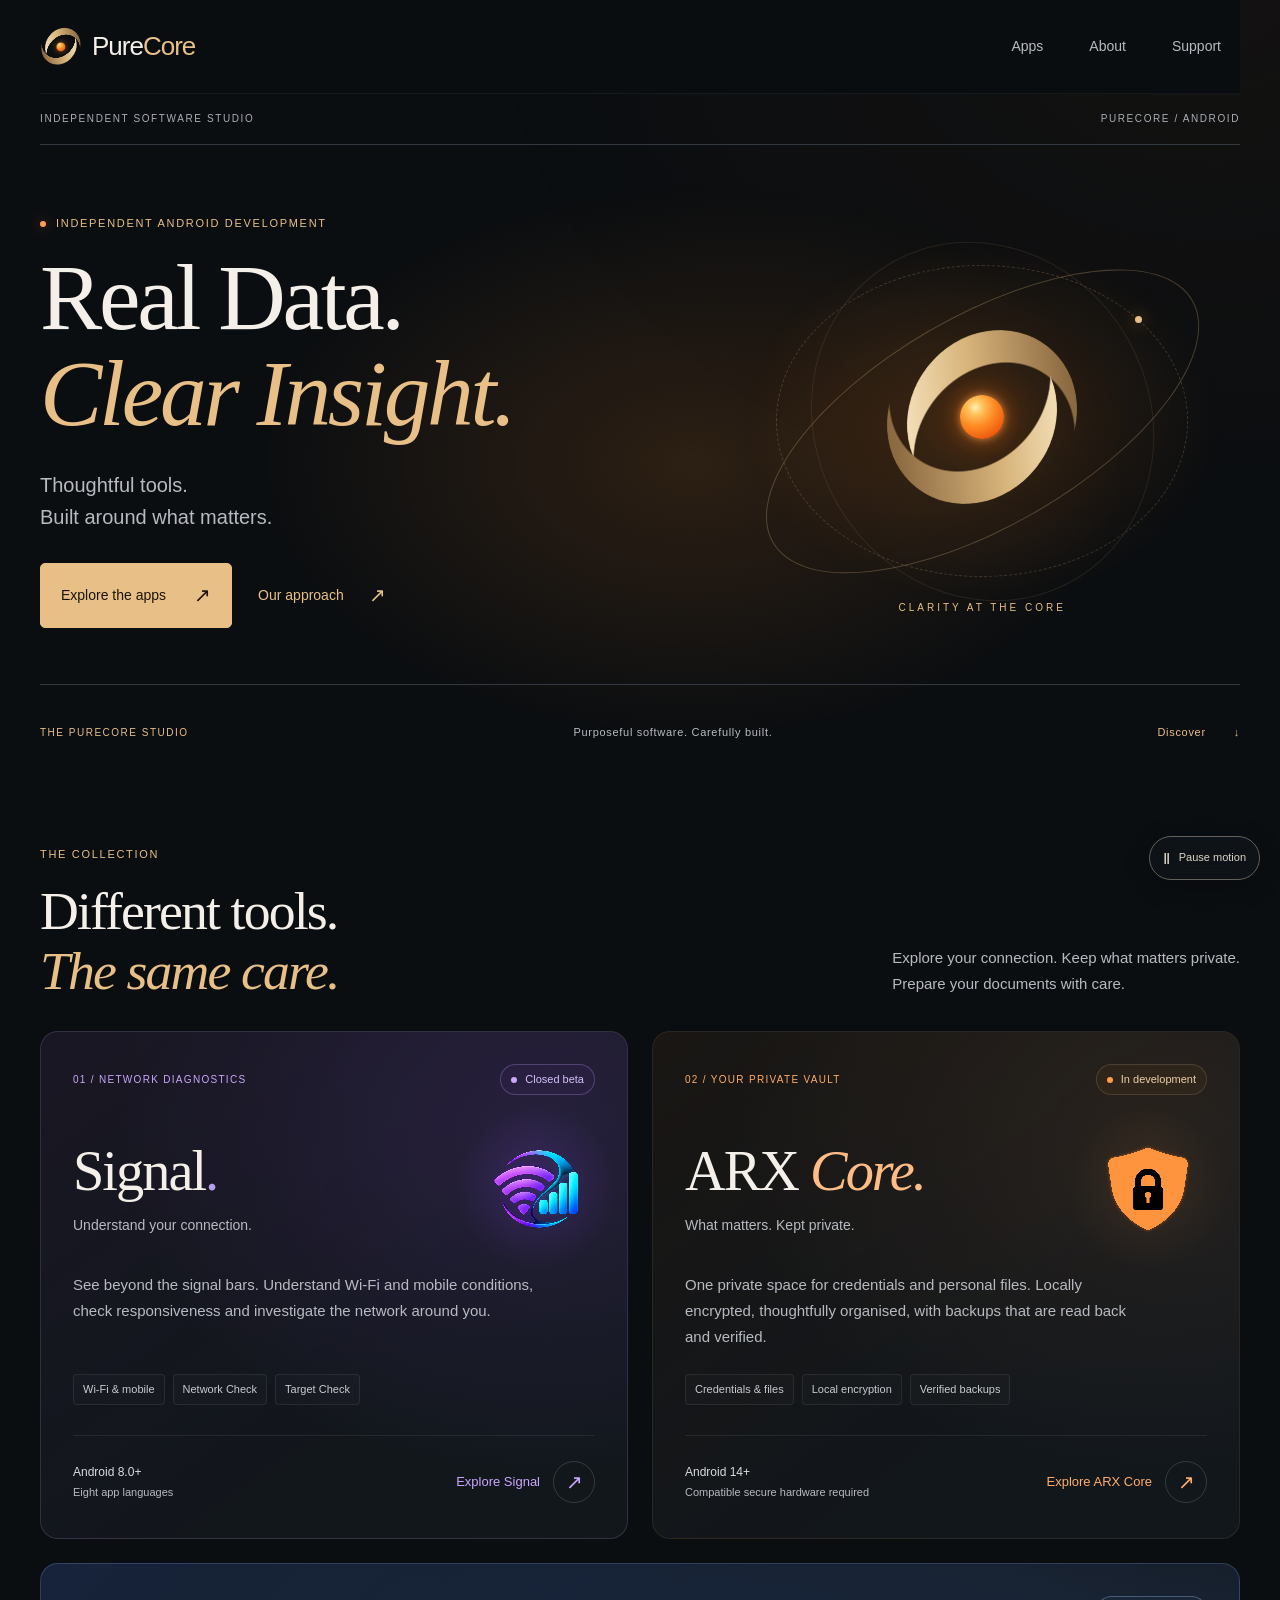
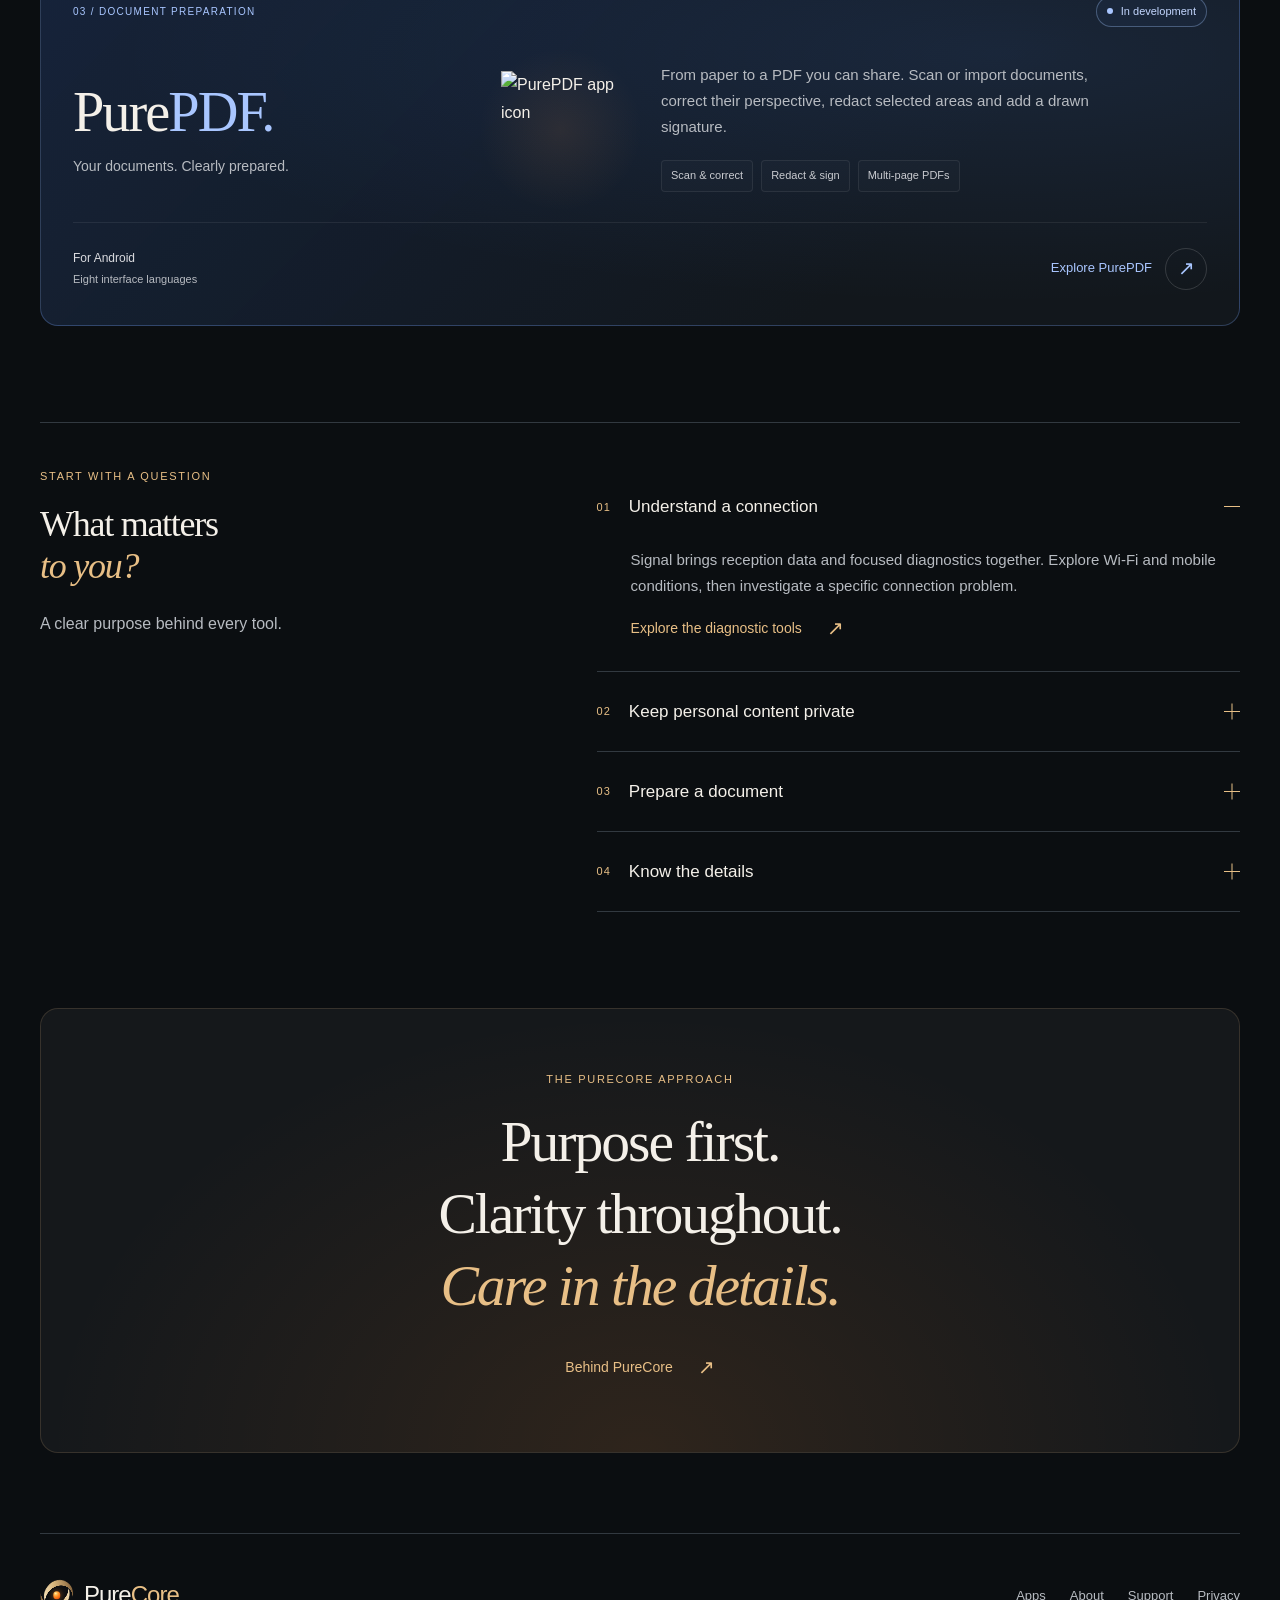
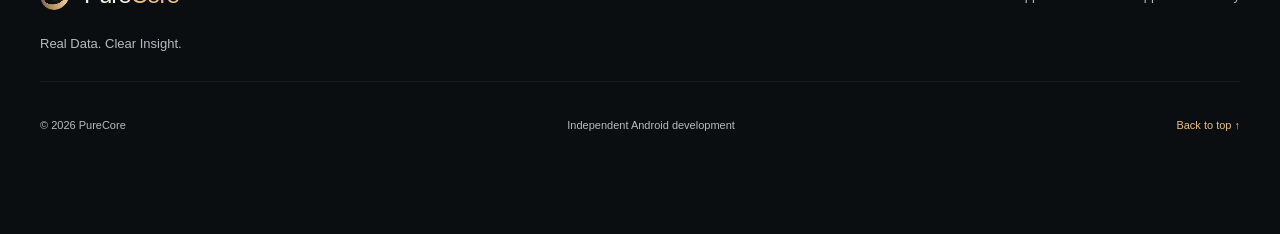
==== commit 2b6a2ab0: "Update stylesheet link for signature-v7.css" ====
--- a/index.html
+++ b/index.html
@@ -12,7 +12,7 @@
 <meta property="og:site_name" content="PureCore">
 <meta property="og:title" content="PureCore — Real Data. Clear Insight.">
 <meta property="og:description" content="Discover Signal network diagnostics, the ARX Core encrypted vault and PurePDF document tools. Independent Android apps from PureCore.">
-<link rel="stylesheet" href="assets/signature-v7.css"><link rel="stylesheet" href="assets/purepdf-v1.css?v=2"><script src="assets/icons-v4.js" defer></script><script src="assets/signature-v7.js" defer></script></head>
+<link rel="stylesheet" href="assets/signature-v7.css?v=home-orbit-1"><link rel="stylesheet" href="assets/purepdf-v1.css?v=2"><script src="assets/icons-v4.js" defer></script><script src="assets/signature-v7.js" defer></script></head>
 <body class="page-index">
 <a class="skip" href="#main">Skip to content</a>
 <div class="wrap">
--- a/assets/purepdf-v1.css
+++ b/assets/purepdf-v1.css
@@ -0,0 +1,32 @@
+/* PurePDF additions. Shared PureCore artwork and motion remain unchanged. */
+.theme-pdf,.pdf-card{--accent:#a9c6ff;--card-color:#a9c6ff}
+.pdf-title-accent,.theme-pdf h1 em,.theme-pdf .section-heading em{color:#a9c6ff}
+.product-card.pdf-card{grid-column:1/-1;border-color:#6d94d852;background:linear-gradient(135deg,#182741dd,#12171c 72%)}
+.product-card.pdf-card::before{background:radial-gradient(ellipse at 80% 25%,#4e8eff20,transparent 65%);animation-delay:-3s}
+.pdf-card .status,.theme-pdf .status{color:#c4d7ff;border-color:#8dabdf65;background:#528dff0a}
+.pdf-card .status i,.theme-pdf .status i{background:#a9c6ff}
+.theme-pdf .product-hero::before{background:radial-gradient(ellipse 38% 50% at 50% 40%,#538bff22,transparent 100%)}
+.theme-pdf .product-orbit .orbit-one{border-color:#a9c6ff55}
+.theme-pdf .product-orbit .orbit-two{border-color:#79bfff38}
+.theme-pdf .product-orbit .orbit-one::after{background:#c3d8ff;box-shadow:0 0 12px #81afff80}
+.purepdf-icon{display:block;object-fit:contain;width:100%;height:100%;background:transparent;flex:none}
+.theme-pdf .product-art{position:relative;z-index:1}
+.theme-pdf .feature-item:nth-child(4n+1){border-color:#8daee16b}
+.pdf-workflow{display:grid;grid-template-columns:repeat(2,minmax(0,1fr));gap:26px;list-style:none;margin:0;padding:0}
+.pdf-workflow li{border-top:1px solid #8daee16b;padding-top:20px;min-width:0}
+.pdf-workflow .eyebrow{display:block;font-size:10px;margin-bottom:13px}
+.pdf-workflow h3{font-size:26px;line-height:1.2}
+.pdf-workflow p{font-size:14px;line-height:1.85;margin-bottom:14px}
+.theme-pdf .technical-detail{margin-top:20px}
+@media(min-width:881px){
+  .product-card.pdf-card{display:grid;grid-template-columns:1fr 1fr;column-gap:42px}
+  .pdf-card .card-top,.pdf-card .card-bottom{grid-column:1/-1}
+  .pdf-card .product-card-title{grid-column:1;grid-row:2/4;align-self:center;margin:0 0 24px}
+  .pdf-card .card-description{grid-column:2;grid-row:2;min-height:0;margin-bottom:20px}
+  .pdf-card .feature-tags{grid-column:2;grid-row:3}
+  .pdf-card .card-bottom{flex-direction:row;align-items:center}
+  .pdf-card .round-link{width:auto}
+  .availability-three{grid-template-columns:repeat(3,minmax(0,1fr))}
+}
+@media(max-width:440px){.pdf-workflow{grid-template-columns:1fr;gap:24px}.pdf-workflow h3{font-size:26px}.pdf-workflow p{font-size:15px;line-height:1.8}}
+@media print{.product-card.pdf-card{background:#fff;border-color:#ccc}.theme-pdf h1 em,.pdf-title-accent{color:#333}}
